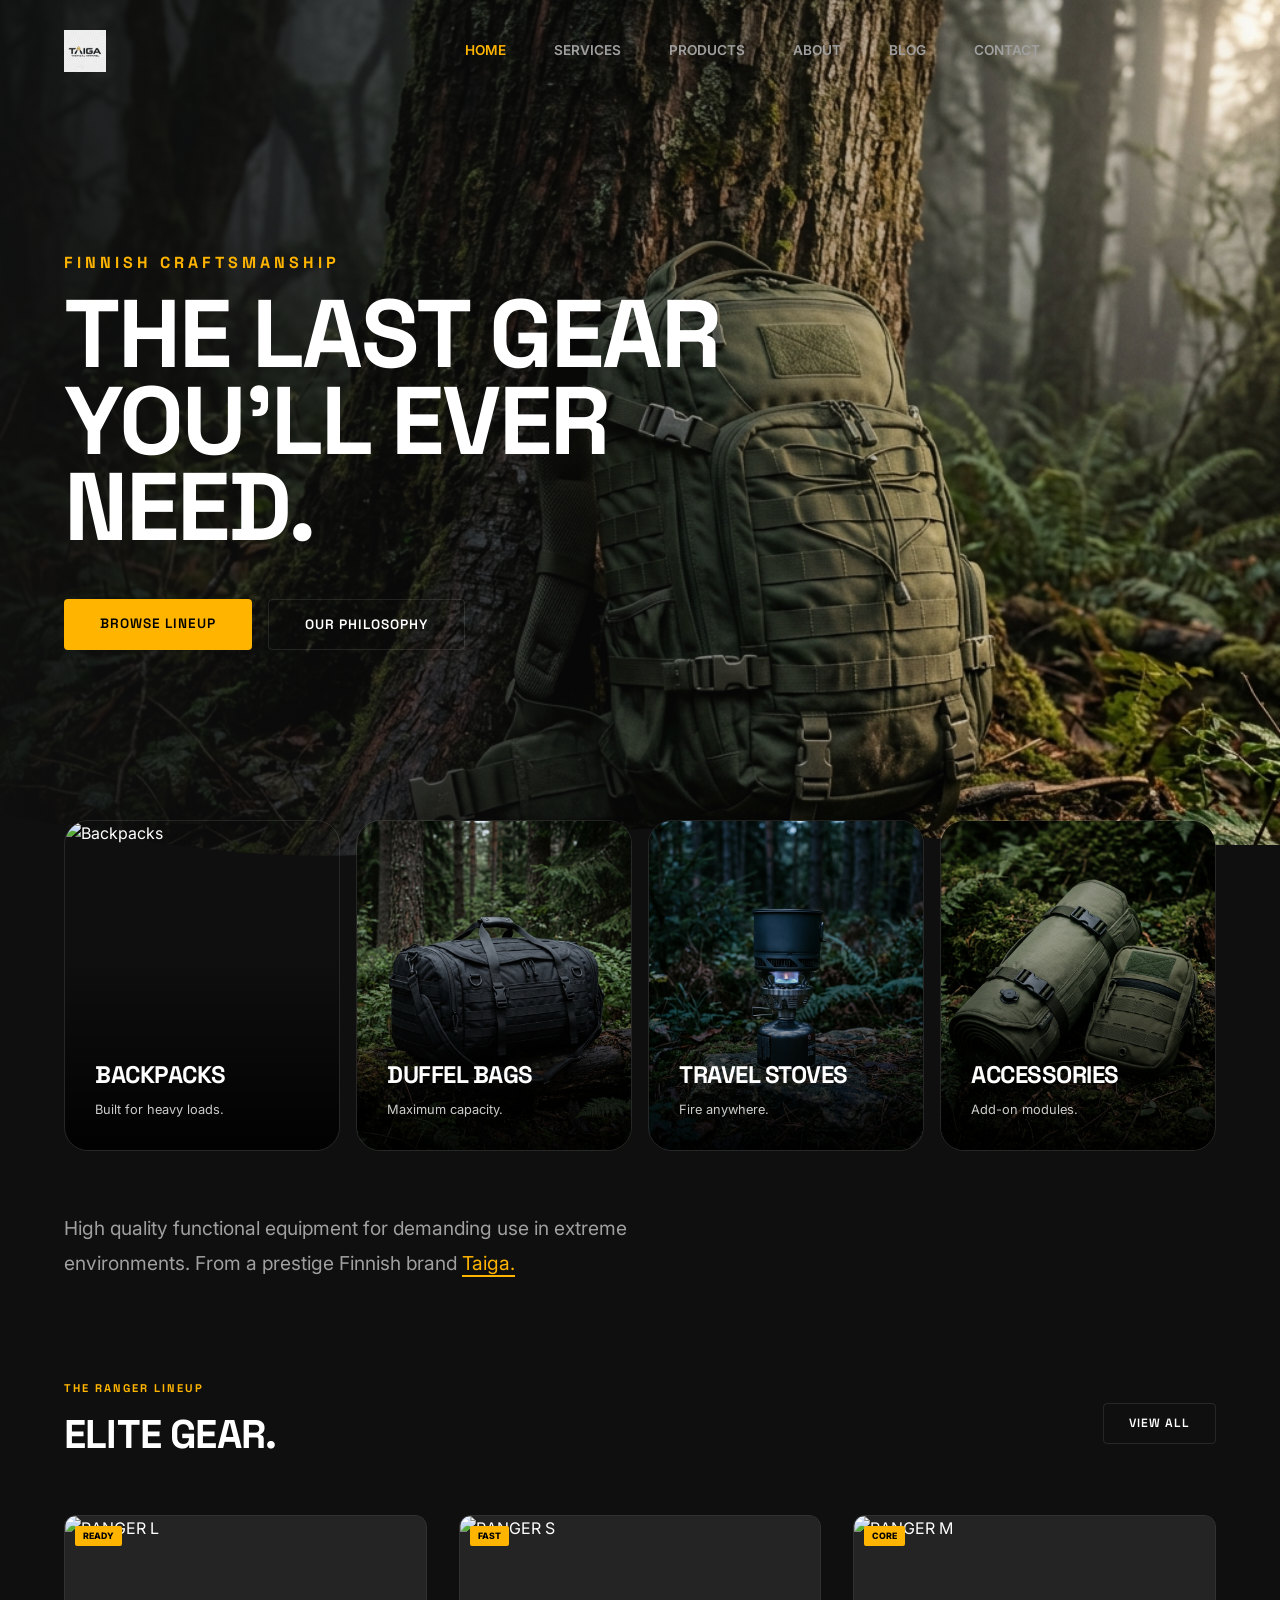
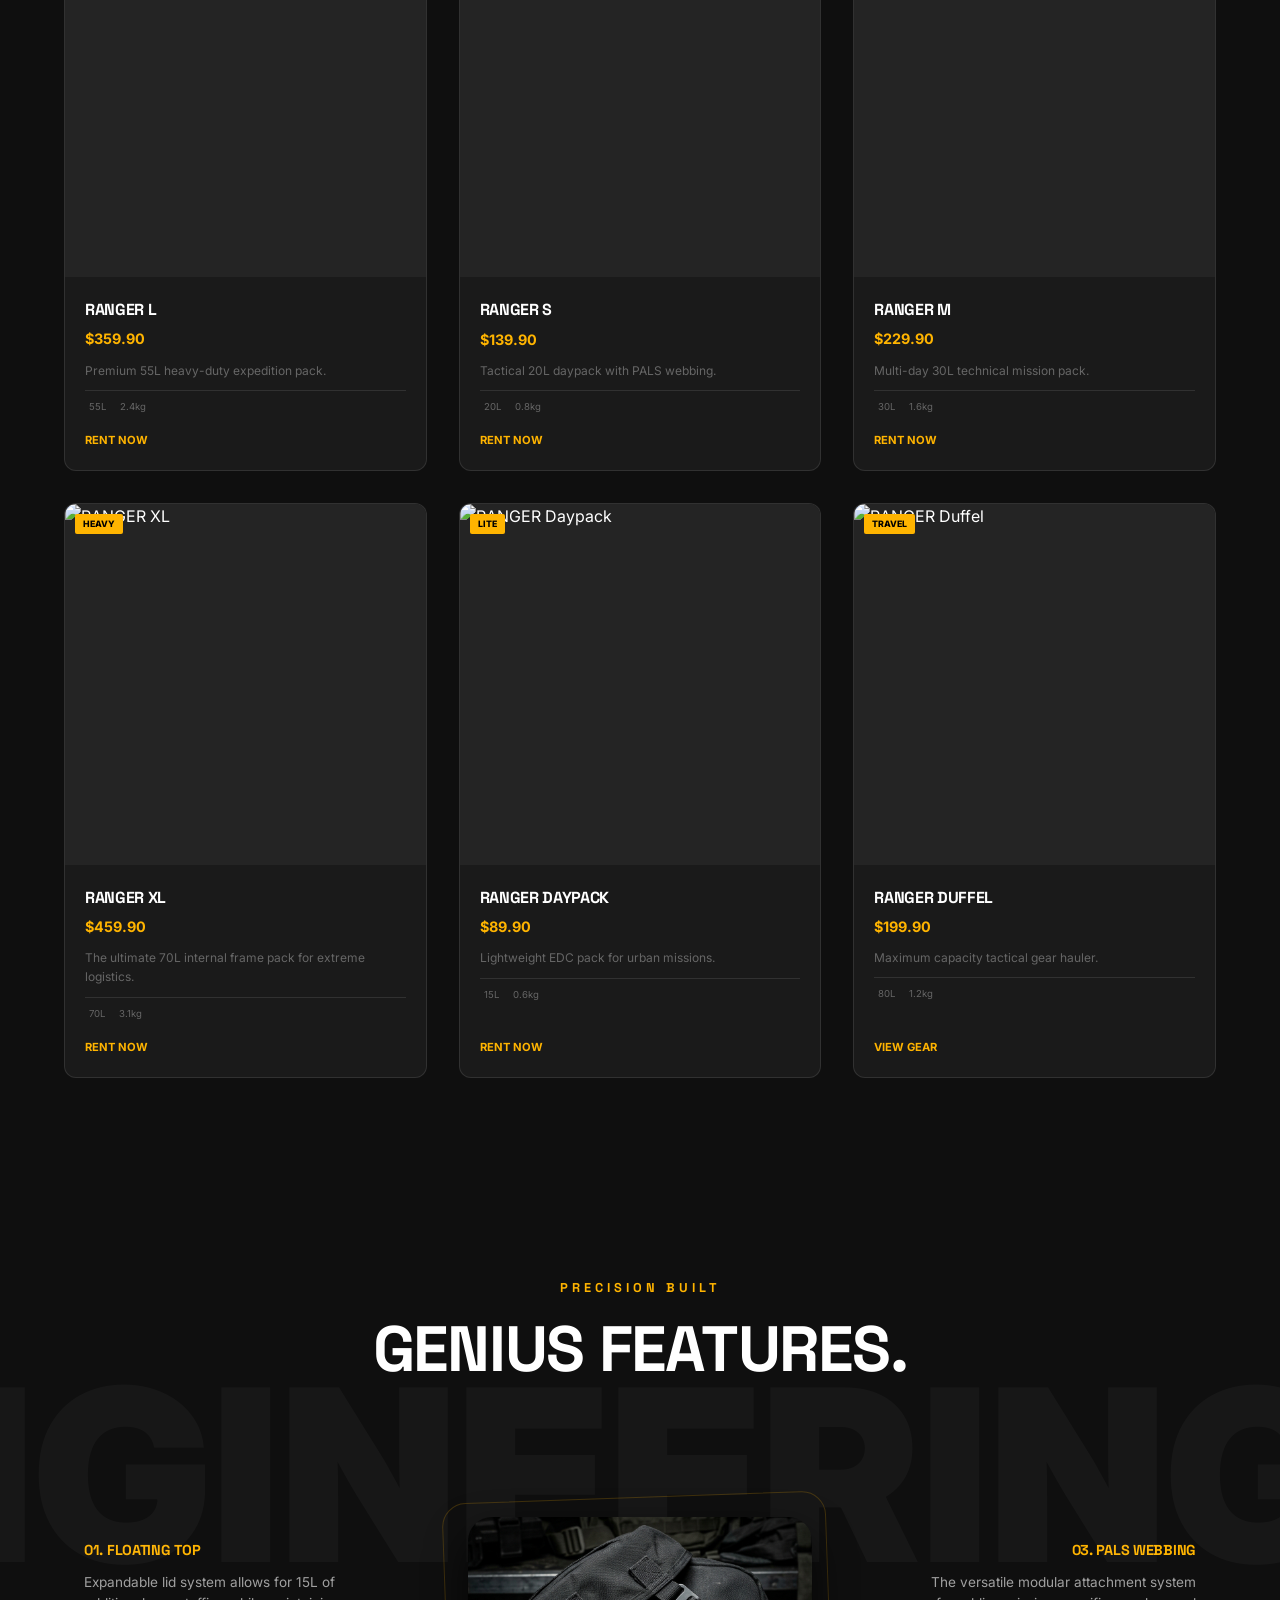
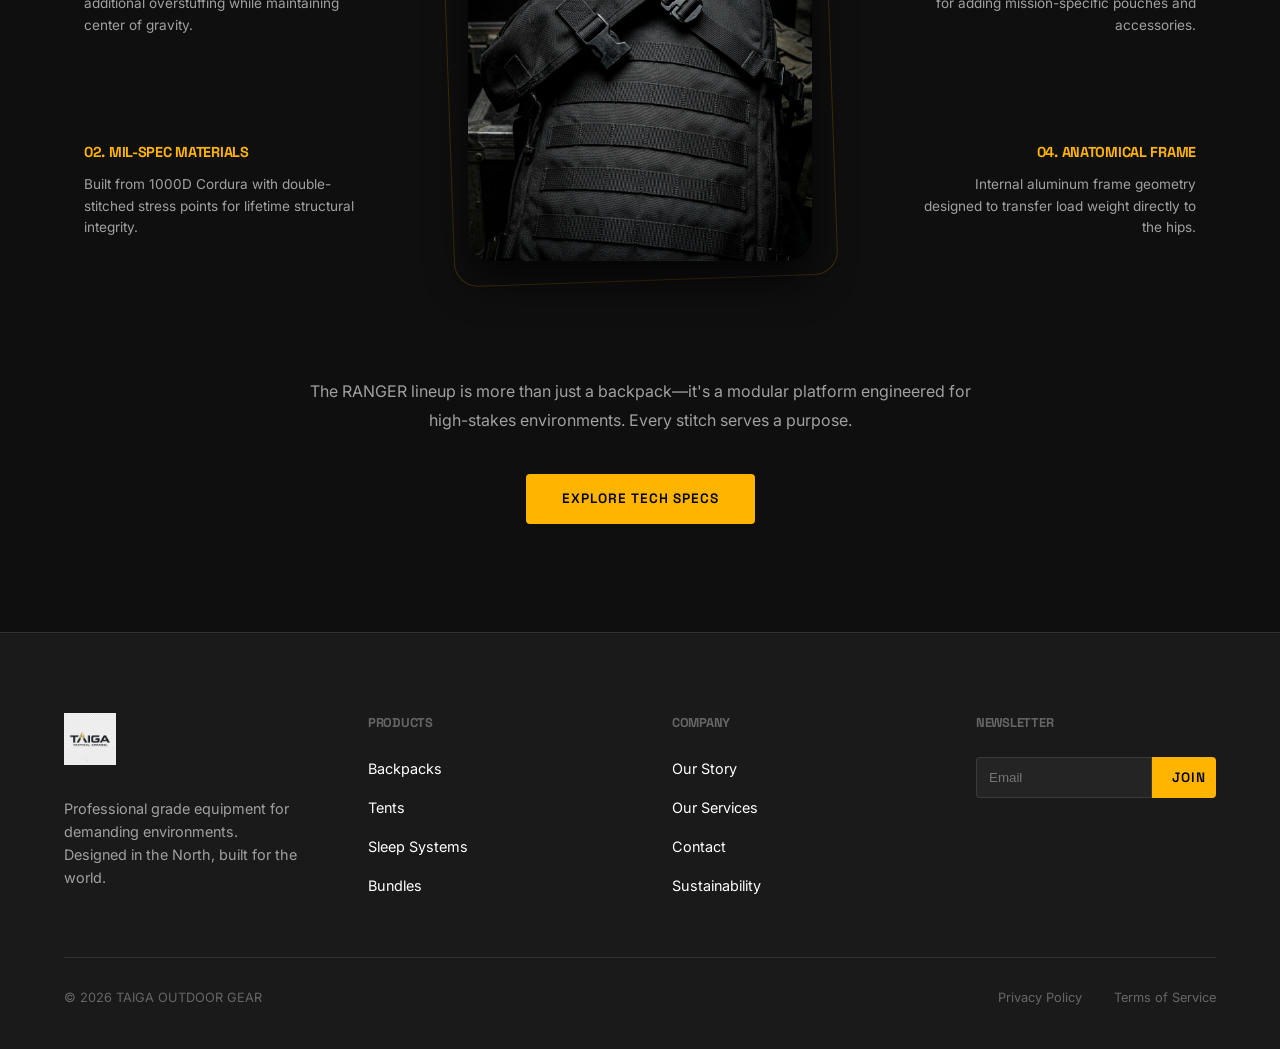
==== index.html @ ff22737f "first commit" ====
<!DOCTYPE html>
<html lang="en" data-theme="dark">
<head>
    <meta charset="UTF-8">
    <meta name="viewport" content="width=device-width, initial-scale=1.0">
    <title>Home | TAIGA</title>
    <link rel="stylesheet" href="css/style.css">
    <link rel="icon" type="image/png" href="assets/favicon.png">
    <script src="https://unpkg.com/lucide@latest"></script>
    <style>
        .hero {
            background-image: url('assets/tactical_hero.png');
        }

        .category-nav {
            display: grid;
            grid-template-columns: repeat(4, 1fr);
            gap: 1rem;
            margin-top: -80px;
            position: relative;
            z-index: 10;
        }

        .category-item {
            position: relative;
            aspect-ratio: 1/1.2;
            overflow: hidden;
            border-radius: var(--radius-lg);
            cursor: pointer;
            border: 1px solid var(--border-color);
        }

        .category-item img {
            width: 100%;
            height: 100%;
            object-fit: cover;
            transition: transform 0.8s cubic-bezier(0.2, 0.8, 0.2, 1);
        }

        .category-overlay {
            position: absolute;
            bottom: 0;
            left: 0;
            width: 100%;
            padding: 30px;
            background: linear-gradient(to top, rgba(0,0,0,0.9) 0%, transparent 100%);
            transition: var(--transition);
            display: flex;
            flex-direction: column;
            justify-content: flex-end;
            height: 60%;
            z-index: 2;
        }

        .category-item:hover img {
            transform: scale(1.1);
        }

        .category-item:hover .category-overlay {
            background: linear-gradient(to top, var(--accent-gold) 0%, transparent 100%);
        }

        .category-item:hover h3 {
            color: black;
        }
        
        .category-item:hover p {
            color: rgba(0,0,0,0.7) !important;
        }

        .category-item h3 {
            font-size: 1.5rem;
            margin-bottom: 5px;
            transition: var(--transition);
            color: white;
        }

        .lineup-section {
            background: var(--bg-primary);
        }

        .product-lineup-grid {
            display: grid;
            grid-template-columns: repeat(auto-fit, minmax(280px, 1fr));
            gap: 2rem;
            margin-top: 3rem;
        }

        .spec-card {
            transition: var(--transition);
            padding: 20px;
            border-radius: var(--radius-md);
        }

        .spec-card:hover {
            background: rgba(255, 180, 0, 0.05);
            transform: scale(1.05);
        }

        .lineup-card {
            background: var(--bg-secondary);
            border-radius: var(--radius-md);
            border: 1px solid var(--border-color);
            overflow: hidden;
            transition: var(--transition);
            display: flex;
            flex-direction: column;
        }

        .lineup-card:hover {
            border-color: var(--accent-gold);
            background: var(--bg-tertiary);
        }

        .lineup-img {
            position: relative;
            aspect-ratio: 1/1;
            background: var(--bg-tertiary);
            overflow: hidden;
        }

        .lineup-img img {
            width: 100%;
            height: 100%;
            object-fit: cover;
            transition: var(--transition);
        }

        .status-pill {
            position: absolute;
            top: 10px;
            left: 10px;
            background: var(--accent-gold);
            color: black;
            padding: 3px 8px;
            font-size: 0.55rem;
            text-transform: uppercase;
            font-weight: 800;
            border-radius: 2px;
        }

        .lineup-content {
            padding: 20px;
            flex-grow: 1;
            display: flex;
            flex-direction: column;
        }

        .lineup-specs {
            display: flex;
            gap: 10px;
            margin: 10px 0;
            padding: 8px 0;
            border-top: 1px solid var(--border-color);
        }

        .lineup-specs span {
            font-size: 0.6rem;
            color: var(--text-muted);
            display: flex;
            align-items: center;
            gap: 4px;
        }

        .lineup-btn {
            margin-top: auto;
            font-size: 0.7rem;
            text-transform: uppercase;
            font-weight: 700;
            color: var(--accent-gold);
            text-decoration: none;
            display: flex;
            align-items: center;
            gap: 5px;
        }
        
        @media (max-width: 768px) {
            .desktop-only { display: none !important; }
            
            .product-lineup-grid {
                grid-template-columns: repeat(2, 1fr);
                gap: 10px;
            }
            .lineup-content { padding: 12px; }
            .lineup-specs { display: none; }
            .lineup-card h3 { font-size: 0.9rem !important; }
            .lineup-card .price { font-size: 0.8rem !important; }
            .lineup-card p { display: none; }

            .features-grid {
                grid-template-columns: 1fr 1.5fr 1fr !important;
                gap: 0.5rem !important;
            }
            .features-grid .spec-card {
                padding: 0 !important;
                gap: 0 !important;
            }
            .features-grid .spec-card h3 {
                font-size: 0.55rem !important;
                margin-bottom: 2px !important;
            }
            .features-grid .spec-card p {
                font-size: 0.45rem !important;
                line-height: 1.1 !important;
            }
            .features-grid .spec-card {
                text-align: center !important;
            }
            .features-section h2 {
                font-size: 1.8rem !important;
            }
            .features-grid > div {
                gap: 1rem !important; /* Reduce vertical gap between spec blocks */
            }
        }

        .lineup-details h4 {
            font-size: 0.9rem;
            margin-bottom: 5px;
        }

        .lineup-details .price {
            font-weight: 700;
            color: var(--accent-gold);
        }

        .features-section {
            background: var(--bg-secondary);
            display: flex;
            align-items: center;
            gap: 6rem;
        }

        .feature-annotations {
            position: relative;
            flex: 1;
        }

        .feature-point {
            position: absolute;
            background: var(--accent-gold);
            width: 24px;
            height: 24px;
            border-radius: 50%;
            display: flex;
            align-items: center;
            justify-content: center;
            color: black;
            font-weight: 700;
            font-size: 14px;
            cursor: pointer;
            box-shadow: 0 0 0 5px rgba(255, 180, 0, 0.2);
            transition: var(--transition);
        }

        .feature-point:hover {
            transform: scale(1.2);
        }

        @media (max-width: 992px) {
            .category-nav { 
                grid-template-columns: repeat(2, 1fr); 
                margin-top: 40px; 
                padding: 0 20px;
                gap: 1.5rem;
            }
        }

        @media (max-width: 768px) {
            .features-section { flex-direction: column; gap: 3rem; }
            .hero h1 { font-size: clamp(2.5rem, 10vw, 4rem); }
            .hero-content { text-align: center; }
            .hero .flex { justify-content: center; flex-direction: column; }
            .hero .btn { width: 100%; text-align: center; }
        }

        @media (max-width: 500px) {
            .category-nav { grid-template-columns: 1fr; margin-top: 30px; }
            .category-item { aspect-ratio: 16/9; }
        }
    </style>
</head>
<body>

    <main>
        <!-- Hero Section -->
        <section class="hero">
            <div class="container">
                <div class="hero-content">
                    <h4 class="font-heading" style="color: var(--accent-gold); letter-spacing: 4px; margin-bottom: 1rem;">Finnish Craftsmanship</h4>
                    <h1>The Last Gear <br>You'll Ever Need.</h1>
                    <div class="flex gap-1" style="margin-top: 3rem;">
                        <a href="products.html" class="btn btn-primary">Browse Lineup</a>
                        <a href="about.html" class="btn btn-outline">Our Philosophy</a>
                    </div>
                </div>
            </div>
            
            <!-- SVG Wavy Separator (Injected via CSS mask or SVG) -->
            <div class="wavy-separator">
                <svg viewBox="0 0 1440 120" preserveAspectRatio="none">
                    <path class="fill" d="M0,32L60,42.7C120,53,240,75,360,74.7C480,75,600,53,720,48C840,43,960,53,1080,58.7C1200,64,1320,64,1380,64L1440,64L1440,120L1380,120C1320,120,1200,120,1080,120C960,120,840,120,720,120C600,120,480,120,360,120C240,120,120,120,60,120L0,120Z"></path>
                </svg>
            </div>
        </section>

        <!-- Category Nav Overlay -->
        <section class="container" style="margin-bottom: 100px;">
            <div class="category-nav">
                <div class="category-item" onclick="location.href='products.html?category=backpacks'">
                    <img src="https://images.unsplash.com/photo-1551632811-561732d1e306?auto=format&fit=crop&q=80&w=600" alt="Backpacks">
                    <div class="category-overlay">
                        <h3>Backpacks</h3>
                        <p style="font-size: 0.8rem; color: #ccc; transition: 0.3s;">Built for heavy loads.</p>
                    </div>
                </div>
                <div class="category-item" onclick="location.href='products.html?category=duffels'">
                    <img src="assets/category_duffels.png" alt="Duffels">
                    <div class="category-overlay">
                        <h3>Duffel Bags</h3>
                        <p style="font-size: 0.8rem; color: #ccc; transition: 0.3s;">Maximum capacity.</p>
                    </div>
                </div>
                <div class="category-item" onclick="location.href='products.html?category=cooking'">
                    <img src="assets/category_stoves.png" alt="Stoves">
                    <div class="category-overlay">
                        <h3>Travel Stoves</h3>
                        <p style="font-size: 0.8rem; color: #ccc; transition: 0.3s;">Fire anywhere.</p>
                    </div>
                </div>
                <div class="category-item" onclick="location.href='products.html?category=accessories'">
                    <img src="assets/category_accessories.png" alt="Accessories">
                    <div class="category-overlay">
                        <h3>Accessories</h3>
                        <p style="font-size: 0.8rem; color: #ccc; transition: 0.3s;">Add-on modules.</p>
                    </div>
                </div>
            </div>
            
            <div style="margin-top: 60px; max-width: 600px;">
                <p style="font-size: 1.2rem; line-height: 1.8; color: var(--text-secondary);">High quality functional equipment for demanding use in extreme environments. From a prestige Finnish brand <span style="color: var(--accent-gold); border-bottom: 2px solid var(--accent-gold);">Taiga.</span></p>
            </div>
        </section>

        <!-- Product Lineup -->
        <section class="section lineup-section" style="padding-top: 0;">
            <div class="container">
                <div class="flex justify-between items-center" style="margin-bottom: 3rem;">
                    <div>
                        <h4 class="font-heading" style="color: var(--accent-gold); font-size: 0.7rem; letter-spacing: 2px;">The RANGER Lineup</h4>
                        <h2 style="font-size: 2.5rem; margin-top: 5px;">Elite Gear.</h2>
                    </div>
                    <a href="products.html" class="btn btn-outline" style="padding: 10px 25px; font-size: 0.75rem;">View All</a>
                </div>
                <div class="product-lineup-grid grid grid-cols-2 gap-3 sm:gap-4 md:grid-cols-3 lg:grid-cols-4">
                    <!-- RANGER L -->
                    <div class="lineup-card" onclick="location.href='product-details.html?id=ranger-l'" style="cursor: pointer;">
                        <div class="lineup-img">
                            <img src="https://images.unsplash.com/photo-1622560480605-d83c853bc5c3?auto=format&fit=crop&q=80&w=600" alt="RANGER L">
                            <div class="status-pill">Ready</div>
                        </div>
                        <div class="lineup-content">
                            <h3 class="font-heading" style="font-size: 1rem; margin-bottom: 5px;">RANGER L</h3>
                            <div class="price" style="color: var(--accent-gold); font-weight: 700; font-size: 0.9rem;">$359.90</div>
                            <p style="font-size: 0.75rem; color: var(--text-muted); margin-top: 10px; display: -webkit-box; -webkit-line-clamp: 2; -webkit-box-orient: vertical; overflow: hidden;">Premium 55L heavy-duty expedition pack.</p>
                            <div class="lineup-specs">
                                <span><i data-lucide="package" size="10"></i> 55L</span>
                                <span><i data-lucide="weight" size="10"></i> 2.4kg</span>
                            </div>
                            <div class="lineup-btn">Rent Now <i data-lucide="arrow-right" size="14"></i></div>
                        </div>
                    </div>

                    <!-- RANGER S -->
                    <div class="lineup-card" onclick="location.href='product-details.html?id=ranger-s'" style="cursor: pointer;">
                        <div class="lineup-img">
                            <img src="https://images.unsplash.com/photo-1553062407-98eeb64c6a62?auto=format&fit=crop&q=80&w=600" alt="RANGER S">
                            <div class="status-pill">Fast</div>
                        </div>
                        <div class="lineup-content">
                            <h3 class="font-heading" style="font-size: 1rem; margin-bottom: 5px;">RANGER S</h3>
                            <div class="price" style="color: var(--accent-gold); font-weight: 700; font-size: 0.9rem;">$139.90</div>
                            <p style="font-size: 0.75rem; color: var(--text-muted); margin-top: 10px; display: -webkit-box; -webkit-line-clamp: 2; -webkit-box-orient: vertical; overflow: hidden;">Tactical 20L daypack with PALS webbing.</p>
                            <div class="lineup-specs">
                                <span><i data-lucide="package" size="10"></i> 20L</span>
                                <span><i data-lucide="weight" size="10"></i> 0.8kg</span>
                            </div>
                            <div class="lineup-btn">Rent Now <i data-lucide="arrow-right" size="14"></i></div>
                        </div>
                    </div>

                    <!-- RANGER M -->
                    <div class="lineup-card" onclick="location.href='product-details.html?id=ranger-m'" style="cursor: pointer;">
                        <div class="lineup-img">
                            <img src="https://images.unsplash.com/photo-1547949003-9792a18a2601?auto=format&fit=crop&q=80&w=600" alt="RANGER M">
                            <div class="status-pill">Core</div>
                        </div>
                        <div class="lineup-content">
                            <h3 class="font-heading" style="font-size: 1rem; margin-bottom: 5px;">RANGER M</h3>
                            <div class="price" style="color: var(--accent-gold); font-weight: 700; font-size: 0.9rem;">$229.90</div>
                            <p style="font-size: 0.75rem; color: var(--text-muted); margin-top: 10px; display: -webkit-box; -webkit-line-clamp: 2; -webkit-box-orient: vertical; overflow: hidden;">Multi-day 30L technical mission pack.</p>
                            <div class="lineup-specs">
                                <span><i data-lucide="package" size="10"></i> 30L</span>
                                <span><i data-lucide="weight" size="10"></i> 1.6kg</span>
                            </div>
                            <div class="lineup-btn">Rent Now <i data-lucide="arrow-right" size="14"></i></div>
                        </div>
                    </div>

                    <!-- RANGER XL -->
                    <div class="lineup-card" onclick="location.href='product-details.html?id=ranger-xl'" style="cursor: pointer;">
                        <div class="lineup-img">
                            <img src="https://images.unsplash.com/photo-1509762774605-f07235a08f1f?auto=format&fit=crop&q=80&w=600" alt="RANGER XL">
                            <div class="status-pill">Heavy</div>
                        </div>
                        <div class="lineup-content">
                            <h3 class="font-heading" style="font-size: 1rem; margin-bottom: 5px;">RANGER XL</h3>
                            <div class="price" style="color: var(--accent-gold); font-weight: 700; font-size: 0.9rem;">$459.90</div>
                            <p style="font-size: 0.75rem; color: var(--text-muted); margin-top: 10px; display: -webkit-box; -webkit-line-clamp: 2; -webkit-box-orient: vertical; overflow: hidden;">The ultimate 70L internal frame pack for extreme logistics.</p>
                            <div class="lineup-specs">
                                <span><i data-lucide="package" size="10"></i> 70L</span>
                                <span><i data-lucide="weight" size="10"></i> 3.1kg</span>
                            </div>
                            <div class="lineup-btn">Rent Now <i data-lucide="arrow-right" size="14"></i></div>
                        </div>
                    </div>

                    <!-- RANGER Daypack (Desktop Only) -->
                    <div class="lineup-card desktop-only" onclick="location.href='product-details.html'" style="cursor: pointer;">
                        <div class="lineup-img">
                            <img src="https://images.unsplash.com/photo-1572584642822-6f8de0243c93?auto=format&fit=crop&q=80&w=600" alt="RANGER Daypack">
                            <div class="status-pill">Lite</div>
                        </div>
                        <div class="lineup-content">
                            <h3 class="font-heading" style="font-size: 1rem; margin-bottom: 5px;">RANGER Daypack</h3>
                            <div class="price" style="color: var(--accent-gold); font-weight: 700; font-size: 0.9rem;">$89.90</div>
                            <p style="font-size: 0.75rem; color: var(--text-muted); margin-top: 10px; display: -webkit-box; -webkit-line-clamp: 2; -webkit-box-orient: vertical; overflow: hidden;">Lightweight EDC pack for urban missions.</p>
                            <div class="lineup-specs">
                                <span><i data-lucide="package" size="10"></i> 15L</span>
                                <span><i data-lucide="weight" size="10"></i> 0.6kg</span>
                            </div>
                            <div class="lineup-btn">Rent Now <i data-lucide="arrow-right" size="14"></i></div>
                        </div>
                    </div>

                    <!-- RANGER Duffel (Desktop Only) -->
                    <div class="lineup-card desktop-only" onclick="location.href='product-details.html'" style="cursor: pointer;">
                        <div class="lineup-img">
                            <img src="https://images.unsplash.com/photo-1553062407-98eeb64c6a62?auto=format&fit=crop&q=80&w=600" alt="RANGER Duffel">
                            <div class="status-pill">Travel</div>
                        </div>
                        <div class="lineup-content">
                            <h3 class="font-heading" style="font-size: 1rem; margin-bottom: 5px;">RANGER Duffel</h3>
                            <div class="price" style="color: var(--accent-gold); font-weight: 700; font-size: 0.9rem;">$199.90</div>
                            <p style="font-size: 0.75rem; color: var(--text-muted); margin-top: 10px; display: -webkit-box; -webkit-line-clamp: 2; -webkit-box-orient: vertical; overflow: hidden;">Maximum capacity tactical gear hauler.</p>
                            <div class="lineup-specs">
                                <span><i data-lucide="package" size="10"></i> 80L</span>
                                <span><i data-lucide="weight" size="10"></i> 1.2kg</span>
                            </div>
                            <div class="lineup-btn">View Gear <i data-lucide="arrow-right" size="14"></i></div>
                        </div>
                    </div>
                </div>
                     </div>
                    </div>
                </div>
            </div>
        </section>

        <!-- Feature Spotlight: Technical Breakdown -->
        <section class="section features-section" style="background: var(--bg-primary); position: relative; overflow: hidden;">
            <!-- Background Decorative Text -->
            <div style="position: absolute; top: 10%; right: -5%; font-size: 15rem; font-weight: 900; opacity: 0.03; color: white; pointer-events: none; text-transform: uppercase; white-space: nowrap;">
                Engineering
            </div>

            <div class="container">
                <div style="text-align: center; margin-bottom: 6rem;">
                    <h4 class="font-heading" style="color: var(--accent-gold); font-size: 0.8rem; letter-spacing: 4px;">Precision Built</h4>
                    <h2 style="font-size: clamp(2.5rem, 8vw, 4rem);">Genius Features.</h2>
                </div>

                <div class="grid features-grid" style="grid-template-columns: 1fr 1.2fr 1fr; gap: 4rem; align-items: center;">
                    <!-- Left Column: Specs -->
                    <div style="display: flex; flex-direction: column; gap: 4rem;">
                        <div class="spec-card">
                            <h3 class="font-heading" style="font-size: 0.9rem; color: var(--accent-gold); margin-bottom: 10px;">01. Floating Top</h3>
                            <p style="font-size: 0.85rem; color: var(--text-secondary);">Expandable lid system allows for 15L of additional overstuffing while maintaining center of gravity.</p>
                        </div>
                        <div class="spec-card">
                            <h3 class="font-heading" style="font-size: 0.9rem; color: var(--accent-gold); margin-bottom: 10px;">02. MIL-SPEC Materials</h3>
                            <p style="font-size: 0.85rem; color: var(--text-secondary);">Built from 1000D Cordura with double-stitched stress points for lifetime structural integrity.</p>
                        </div>
                    </div>

                    <!-- Center: Image -->
                    <div style="position: relative; padding: 20px;">
                        <div style="position: absolute; top: 0; left: 0; width: 100%; height: 100%; border: 1px solid var(--accent-gold); opacity: 0.2; border-radius: var(--radius-lg); transform: rotate(-2deg);"></div>
                        <img src="assets/features_detail.png" alt="Engineering Detail" style="width: 100%; border-radius: var(--radius-lg); position: relative; z-index: 2; box-shadow: var(--shadow-lg);">
                    </div>

                    <!-- Right Column: Specs -->
                    <div style="display: flex; flex-direction: column; gap: 4rem;">
                        <div class="spec-card" style="text-align: right;">
                            <h3 class="font-heading" style="font-size: 0.9rem; color: var(--accent-gold); margin-bottom: 10px;">03. PALS Webbing</h3>
                            <p style="font-size: 0.85rem; color: var(--text-secondary);">The versatile modular attachment system for adding mission-specific pouches and accessories.</p>
                        </div>
                        <div class="spec-card" style="text-align: right;">
                            <h3 class="font-heading" style="font-size: 0.9rem; color: var(--accent-gold); margin-bottom: 10px;">04. Anatomical Frame</h3>
                            <p style="font-size: 0.85rem; color: var(--text-secondary);">Internal aluminum frame geometry designed to transfer load weight directly to the hips.</p>
                        </div>
                    </div>
                </div>

                <div style="text-align: center; margin-top: 6rem;">
                    <p style="max-width: 700px; margin: 0 auto 2.5rem; color: var(--text-secondary); line-height: 1.8;">The RANGER lineup is more than just a backpack—it's a modular platform engineered for high-stakes environments. Every stitch serves a purpose.</p>
                    <a href="product-details.html" class="btn btn-primary">Explore Tech Specs</a>
                </div>
            </div>
        </section>
    </main>

    <script src="js/main.js"></script>
    <script>
        lucide.createIcons();
    </script>
</body>
</html>
---- css/style.css ----
@import url('https://fonts.googleapis.com/css2?family=Space+Grotesk:wght@300;400;500;600;700&family=Inter:wght@300;400;500;600&display=swap');

:root {
    /* Theme Tokens (Default Dark) */
    --bg-primary: #0F0F0F;
    --bg-secondary: #1A1A1A;
    --bg-tertiary: #242424;
    --text-primary: #FFFFFF;
    --text-secondary: #A0A0A0;
    --text-muted: #666666;
    
    /* Global Accents */
    --accent-gold: #FFB400;
    --accent-gold-dark: #E6A200;
    --accent-olive: #3D4A3E;
    --border-color: rgba(255, 255, 255, 0.1);
    
    /* UI Tokens */
    --transition: all 0.4s cubic-bezier(0.16, 1, 0.3, 1);
    --shadow-sm: 0 4px 12px rgba(0, 0, 0, 0.5);
    --shadow-lg: 0 20px 40px rgba(0, 0, 0, 0.7);
    --radius-sm: 4px;
    --radius-md: 12px;
    --radius-lg: 24px;
}

[data-theme="light"] {
    --bg-primary: #F8F9FA;
    --bg-secondary: #FFFFFF;
    --bg-tertiary: #E9ECEF;
    --text-primary: #121212;
    --text-secondary: #4A4A4A;
    --text-muted: #888888;
    --border-color: rgba(0, 0, 0, 0.1);
    --shadow-sm: 0 4px 12px rgba(0, 0, 0, 0.05);
    --shadow-lg: 0 20px 40px rgba(0, 0, 0, 0.1);
}

* {
    margin: 0;
    padding: 0;
    box-sizing: border-box;
}

body {
    font-family: 'Inter', sans-serif;
    background-color: var(--bg-primary);
    color: var(--text-primary);
    line-height: 1.6;
    overflow-x: hidden;
    transition: background-color 0.5s ease, color 0.5s ease;
}

h1, h2, h3, h4, .font-heading {
    font-family: 'Space Grotesk', sans-serif;
    font-weight: 700;
    text-transform: uppercase;
    letter-spacing: -0.02em;
}

a {
    text-decoration: none;
    color: inherit;
    transition: var(--transition);
}

ul { list-style: none; }

img { max-width: 100%; display: block; }

/* --- Layout --- */

.container {
    max-width: 1400px;
    margin: 0 auto;
    width: 90%;
}

.section {
    padding: 100px 0;
}

.flex { display: flex; }
.grid { display: grid; }
.items-center { align-items: center; }
.justify-between { justify-content: space-between; }
.gap-1 { gap: 1rem; }
.gap-2 { gap: 2rem; }
.gap-3 { gap: 0.75rem; }
.gap-4 { gap: 1rem; }

/* Grid Utilities */
.grid-cols-2 { grid-template-columns: repeat(2, minmax(0, 1fr)); }

@media (min-width: 640px) {
    .sm\:gap-4 { gap: 1rem; }
}

@media (min-width: 768px) {
    .md\:grid-cols-3 { grid-template-columns: repeat(3, minmax(0, 1fr)); }
}

@media (min-width: 1024px) {
    .lg\:grid-cols-4 { grid-template-columns: repeat(4, minmax(0, 1fr)); }
}

/* --- Buttons --- */

.btn {
    display: inline-block;
    padding: 14px 36px;
    border-radius: var(--radius-sm);
    font-weight: 600;
    cursor: pointer;
    border: none;
    transition: var(--transition);
    font-family: 'Space Grotesk', sans-serif;
    text-transform: uppercase;
    letter-spacing: 1px;
    font-size: 0.85rem;
    position: relative;
    overflow: hidden;
}

.btn-primary {
    background-color: var(--accent-gold);
    color: #000;
}

.btn-primary:hover {
    background-color: var(--accent-gold-dark);
    transform: translateY(-2px);
    box-shadow: 0 10px 20px rgba(255, 180, 0, 0.3);
}

.btn-outline {
    background: transparent;
    border: 1px solid var(--border-color);
    color: var(--text-primary);
}

.btn-outline:hover {
    background: var(--text-primary);
    color: var(--bg-primary);
}

/* --- Components --- */

.main-header {
    position: fixed;
    top: 0;
    left: 0;
    width: 100%;
    z-index: 1000;
    padding: 30px 0;
    transition: var(--transition);
}

.main-header.scrolled {
    background: var(--bg-primary);
    padding: 20px 0;
    border-bottom: 1px solid var(--border-color);
    box-shadow: var(--shadow-sm);
}

.nav-logo {
    font-family: 'Space Grotesk', sans-serif;
    font-weight: 700;
    font-size: 1.5rem;
    letter-spacing: 2px;
}

.nav-links {
    display: flex;
    align-items: center;
}

.theme-toggle {
    order: 10;
    margin-left: 2rem;
}

.nav-links a {
    margin-left: 3rem;
    font-size: 0.85rem;
    font-weight: 600;
    text-transform: uppercase;
    color: var(--text-secondary);
}

.nav-links a:hover, .nav-links a.active {
    color: var(--accent-gold) !important;
}

/* --- Hero & Wavy Separator --- */

.hero {
    height: 100vh;
    position: relative;
    display: flex;
    align-items: center;
    background-size: cover;
    background-position: center;
}

.hero::after {
    content: '';
    position: absolute;
    top: 0;
    left: 0;
    width: 100%;
    height: 100%;
    background: linear-gradient(90deg, rgba(15,15,15,0.9) 0%, rgba(15,15,15,0.4) 50%, transparent 100%);
    z-index: 1;
}

.hero-content {
    position: relative;
    z-index: 2;
    max-width: 700px;
}

.hero-content h1 {
    font-size: clamp(3rem, 10vw, 6rem);
    line-height: 0.9;
    margin-bottom: 2rem;
    color: white;
}

.wavy-separator {
    position: absolute;
    bottom: -1px;
    left: 0;
    width: 100%;
    line-height: 0;
    z-index: 3;
}

.wavy-separator svg {
    display: block;
    width: 100%;
    height: 120px;
}

.wavy-separator .fill {
    fill: var(--bg-primary);
}

/* --- Page Banners --- */

.page-banner {
    position: relative;
    height: 450px;
    display: flex;
    align-items: center;
    justify-content: center;
    text-align: center;
    background-size: cover;
    background-position: center;
    overflow: hidden;
}

.page-banner::before {
    content: '';
    position: absolute;
    top: 0;
    left: 0;
    width: 100%;
    height: 100%;
    background: linear-gradient(to bottom, rgba(0,0,0,0.4), rgba(0,0,0,0.7));
    z-index: 1;
}

.page-banner .container {
    position: relative;
    z-index: 2;
}

.page-banner h1 {
    font-size: clamp(3rem, 10vw, 5rem);
    margin-bottom: 1rem;
    color: white;
}

@media (max-width: 768px) {
    .page-banner { 
        height: 400px; 
        padding-top: 60px;
    }
    .page-banner h1 { 
        font-size: 2.5rem; 
        text-shadow: 0 4px 15px rgba(0,0,0,0.5);
    }
    .page-banner p {
        font-size: 0.9rem;
        line-height: 1.5;
        padding: 0 15px;
        text-shadow: 0 2px 8px rgba(0,0,0,0.5);
    }
}

/* --- Catalog & Product Grids --- */
.catalog-grid, .product-lineup-grid {
    display: grid;
    grid-template-columns: repeat(auto-fill, minmax(320px, 1fr));
    gap: 3rem 2rem;
    margin-top: 4rem;
}

/* Specific adjustment for mobile: 2-column grid and compact cards */
@media (max-width: 640px) {
    .catalog-grid, .product-lineup-grid {
        grid-template-columns: repeat(2, 1fr);
        gap: 12px;
        padding: 0 10px;
    }
    
    .product-img {
        aspect-ratio: 1/1; 
        margin-bottom: 0.8rem;
    }

    .product-info h3 {
        font-size: 0.85rem;
        white-space: nowrap;
        overflow: hidden;
        text-overflow: ellipsis;
        margin-bottom: 4px;
    }

    .product-info p {
        display: -webkit-box;
        -webkit-line-clamp: 2;
        -webkit-box-orient: vertical;
        overflow: hidden;
        font-size: 0.75rem;
        margin-bottom: 0.8rem;
        line-height: 1.3;
    }

    .product-info .price {
        font-size: 0.9rem;
    }

    .product-info .btn {
        padding: 8px 12px;
        font-size: 0.75rem;
        width: 100%;
        text-align: center;
    }
}

.product-card {
    display: flex;
    flex-direction: column;
    height: 100%;
    background: var(--bg-secondary);
    border: 1px solid var(--border-color);
    border-radius: var(--radius-md);
    overflow: hidden;
    transition: var(--transition);
}

.product-card:hover {
    border-color: var(--accent-gold);
    transform: translateY(-5px);
}

.product-img-container {
    position: relative;
    aspect-ratio: 4/5;
    overflow: hidden;
    background: var(--bg-tertiary);
}

.product-img-link {
    display: block;
    width: 100%;
    height: 100%;
}

.product-img-link img {
    width: 100%;
    height: 100%;
    object-fit: cover;
    transition: transform 1s cubic-bezier(0.4, 0, 0.2, 1);
}

.product-card:hover .product-img-link img {
    transform: scale(1.1);
}

.product-badge {
    position: absolute;
    top: 15px;
    right: 15px;
    background: var(--accent-gold);
    color: black;
    font-size: 0.6rem;
    font-weight: 800;
    text-transform: uppercase;
    letter-spacing: 1px;
    padding: 4px 10px;
    border-radius: 2px;
}

.product-tag {
    font-size: 0.65rem;
    color: var(--accent-gold);
    text-transform: uppercase;
    letter-spacing: 2px;
    margin-bottom: 0.5rem;
    display: block;
    font-weight: 700;
}

.product-info {
    padding: 24px;
    flex-grow: 1;
    display: flex;
    flex-direction: column;
    gap: 0.5rem;
}

.product-tag {
    font-size: 0.65rem;
    color: var(--accent-gold);
    text-transform: uppercase;
    letter-spacing: 2px;
    margin-bottom: 0.25rem;
    display: block;
    font-weight: 700;
    opacity: 0.8;
}

.product-info h3 {
    font-size: 1.1rem;
    margin-bottom: 0.5rem;
    letter-spacing: 0.5px;
    line-height: 1.2;
    color: var(--text-primary);
}

.product-info .price {
    font-family: 'Space Grotesk', sans-serif;
    font-weight: 700;
    color: var(--accent-gold);
    font-size: 1.2rem;
    margin-bottom: 1.5rem;
}

.product-info .btn {
    margin-top: auto;
}

/* --- Cards --- */

.card {
    background: var(--bg-secondary);
    border: 1px solid var(--border-color);
    border-radius: var(--radius-md);
    padding: 30px;
    transition: var(--transition);
}

.card:hover {
    border-color: var(--accent-gold);
    transform: translateY(-5px);
}

/* --- Theme Switcher --- */

.theme-toggle {
    cursor: pointer;
    background: none;
    border: none;
    color: var(--text-primary);
    font-size: 1.2rem;
    margin-left: 2rem;
    display: flex;
    align-items: center;
}

/* --- Responsive & Mobile Menu --- */

.mobile-menu-btn {
    cursor: pointer;
    display: none;
    z-index: 1001;
    width: 30px;
    height: 20px;
    position: relative;
}

.hamburger-line {
    width: 100%;
    height: 2px;
    background-color: var(--text-primary);
    position: absolute;
    left: 0;
    transition: 0.3s cubic-bezier(0.16, 1, 0.3, 1);
}

.hamburger-line:nth-child(1) { top: 0; }
.hamburger-line:nth-child(2) { top: 50%; transform: translateY(-50%); }
.hamburger-line:nth-child(3) { bottom: 0; width: 70%; left: 30%; } /* Technical staggered look */

.nav-active .hamburger-line:nth-child(1) {
    top: 50%;
    transform: translateY(-50%) rotate(45deg);
    background-color: var(--accent-gold);
}

.nav-active .hamburger-line:nth-child(2) {
    opacity: 0;
}

.nav-active .hamburger-line:nth-child(3) {
    bottom: 50%;
    transform: translateY(50%) rotate(-45deg);
    width: 100%;
    left: 0;
    background-color: var(--accent-gold);
}

@media (max-width: 1024px) {
    .mobile-menu-btn { display: block; }
    
    .nav-links {
        position: fixed;
        top: 0;
        right: -100%;
        width: 100%;
        height: 100vh;
        background: var(--bg-primary);
        display: flex;
        flex-direction: column;
        padding: 100px 40px;
        transition: 0.6s cubic-bezier(0.16, 1, 0.3, 1);
        z-index: 1000;
        overflow-y: auto;
    }

    .nav-links::before {
        content: 'TAIGA';
        position: absolute;
        bottom: 0;
        right: -5%;
        font-size: 15rem;
        font-weight: 900;
        color: white;
        opacity: 0.03;
        pointer-events: none;
        z-index: -1;
    }

    .nav-links a {
        margin: 0;
        font-size: 2.5rem;
        font-weight: 700;
        font-family: 'Space Grotesk', sans-serif;
        color: var(--text-primary);
        border-bottom: 1px solid var(--border-color);
        padding: 20px 0;
        display: flex;
        justify-content: space-between;
        align-items: center;
        width: 100%;
    }

    .nav-links a::before {
        content: attr(data-index);
        font-size: 0.8rem;
        color: var(--accent-gold);
        font-family: 'Inter', sans-serif;
        letter-spacing: 2px;
    }

    .nav-links a:last-child { border-bottom: none; }

    .nav-active .nav-links {
        right: 0;
    }

    .mobile-footer {
        margin-top: auto;
        padding-top: 40px;
        display: flex;
        justify-content: space-between;
        align-items: center;
    }

    .mobile-socials {
        display: flex;
        gap: 1.5rem;
    }
    
    .mobile-socials a {
        font-size: 1rem;
        border: none !important;
        padding: 0 !important;
        width: auto !important;
    }

    .mobile-only-toggle {
        position: absolute;
        top: 30px;
        left: 40px;
        margin: 0;
        padding: 0;
        order: -1; /* For structure */
    }

    .hero-content h1 { font-size: 4rem; }
}
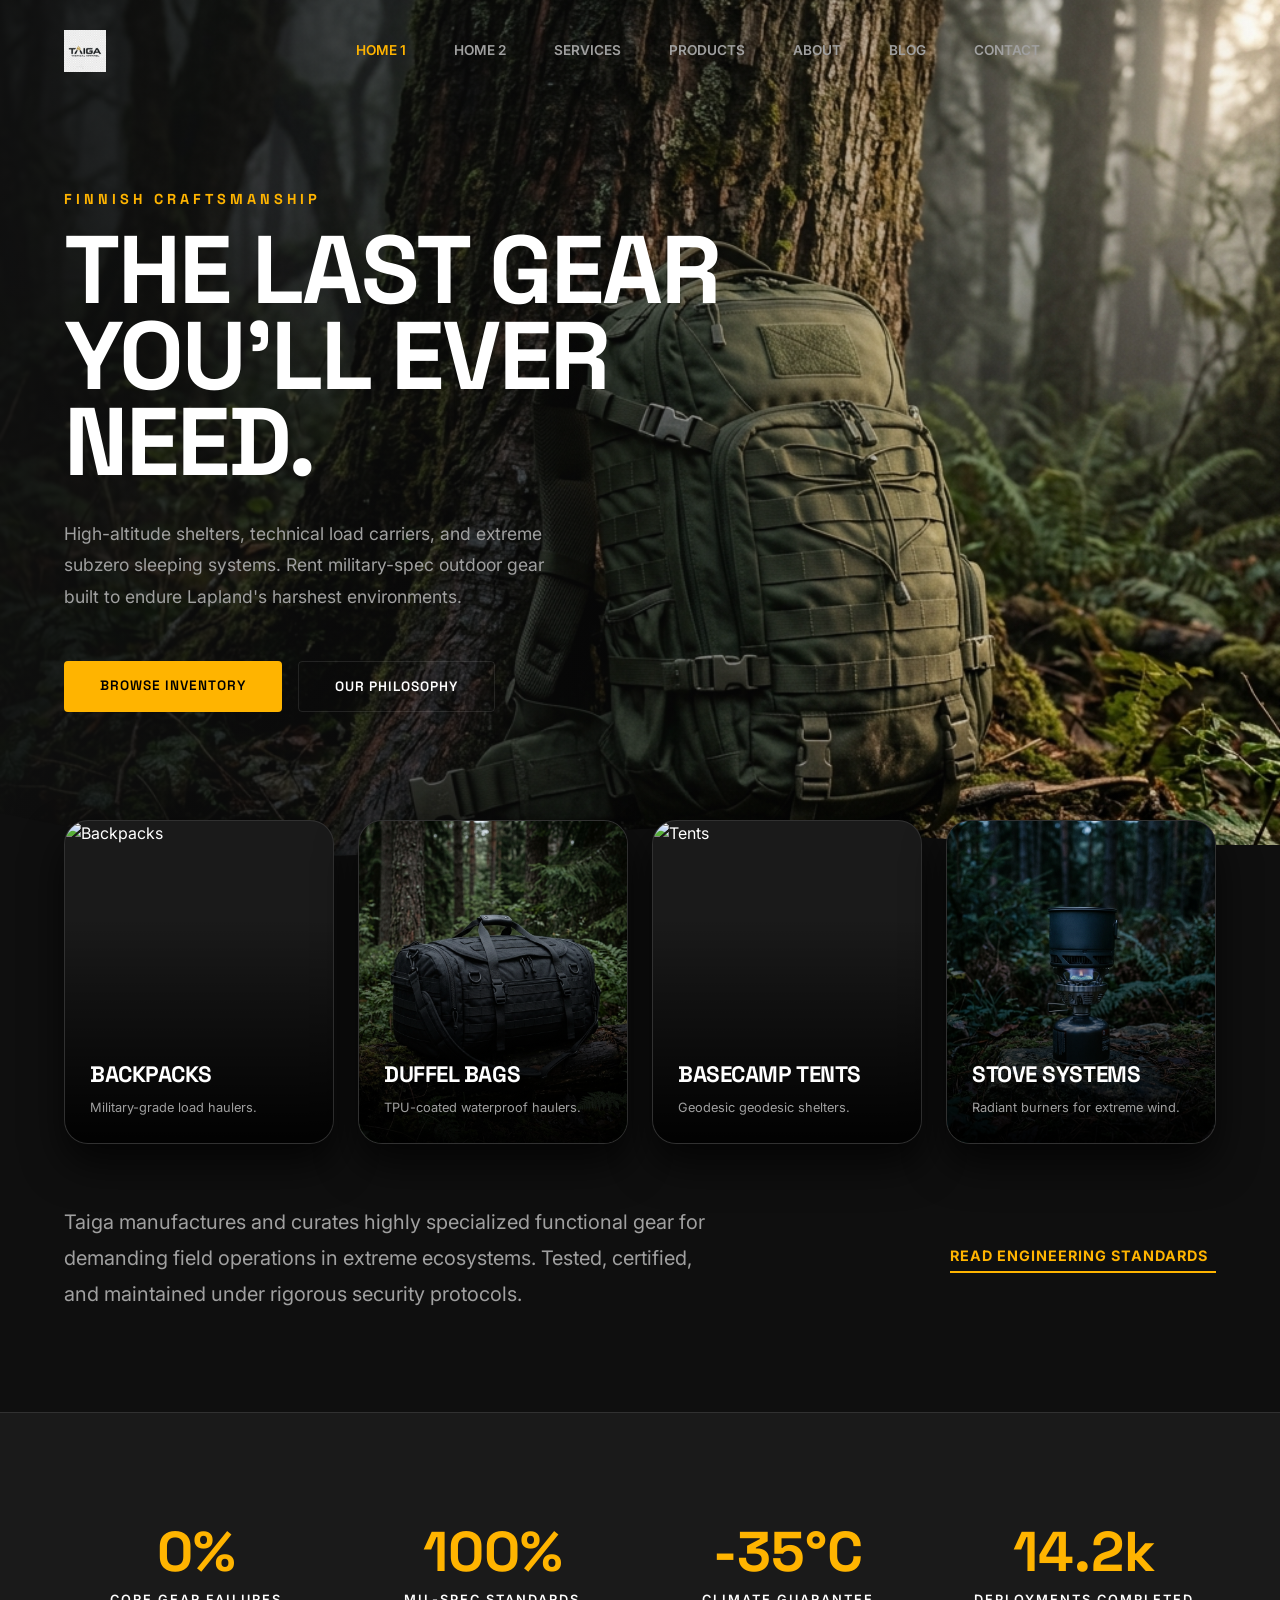
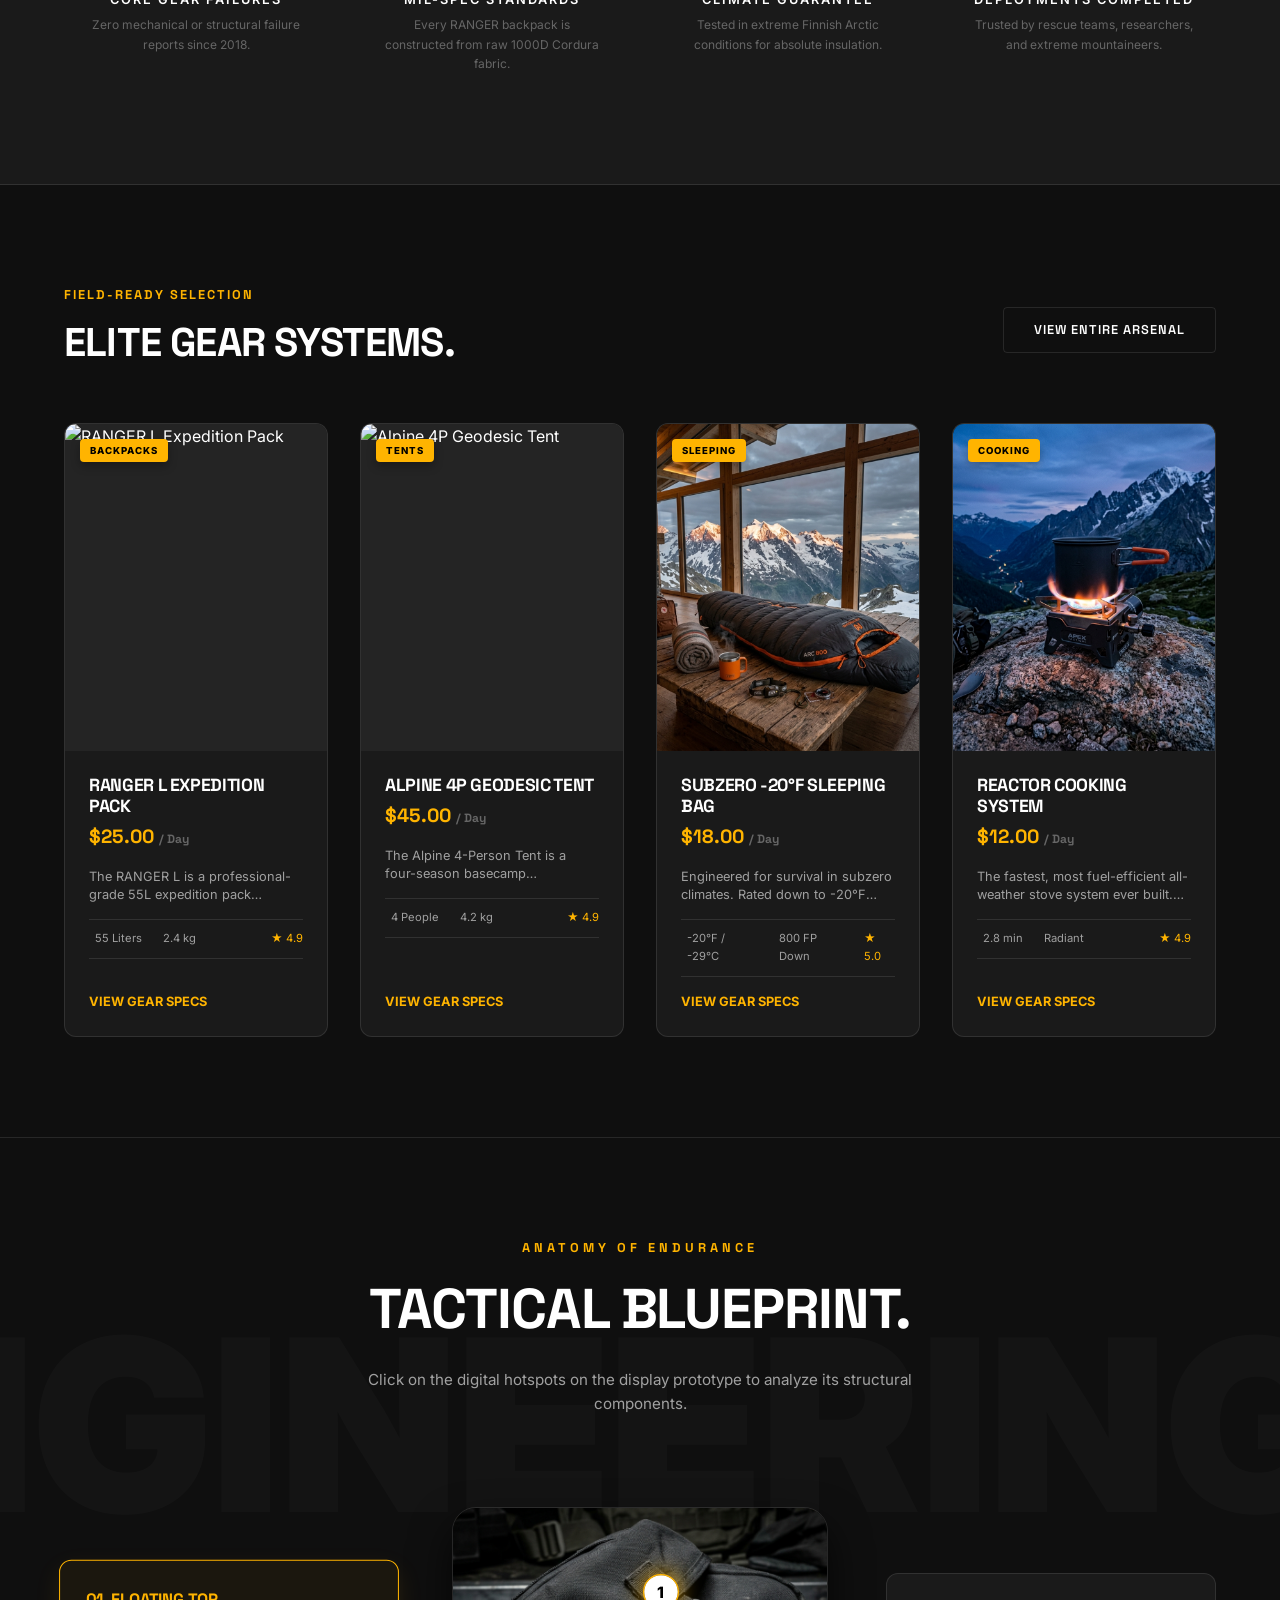
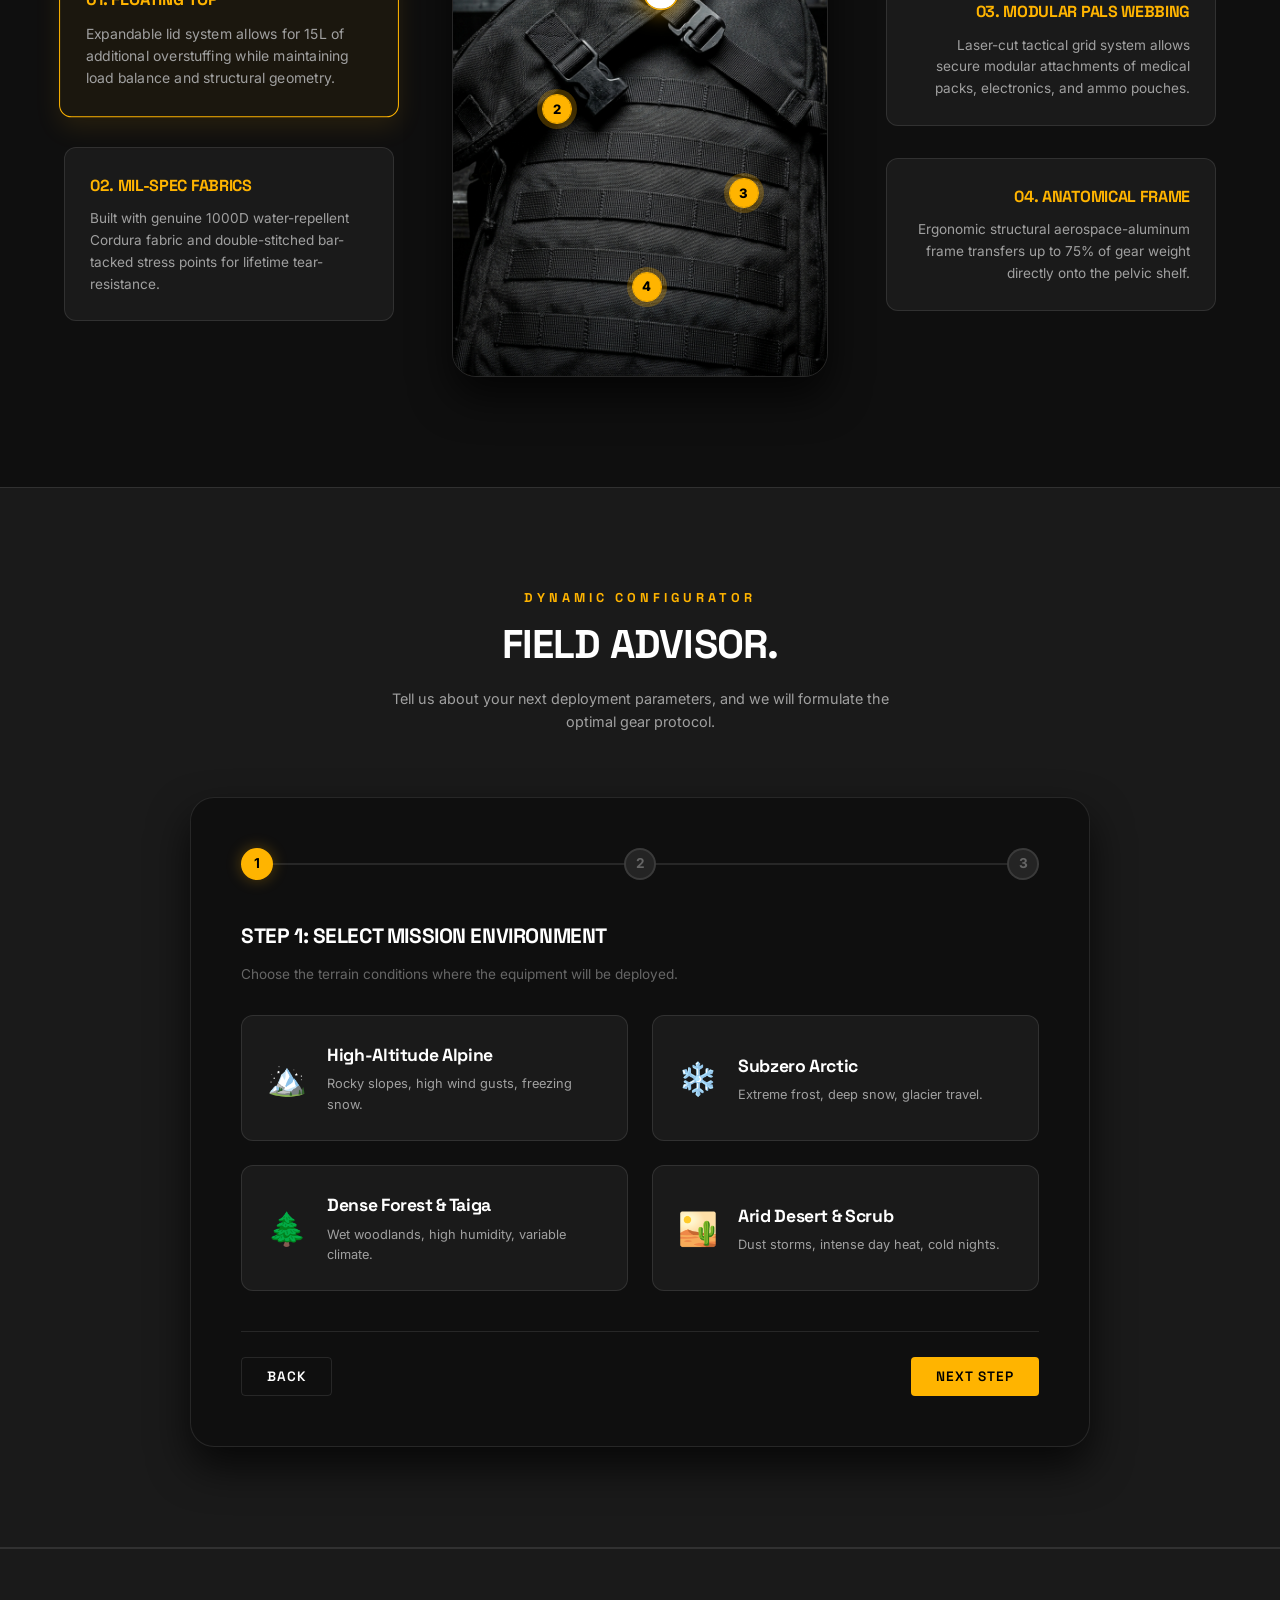
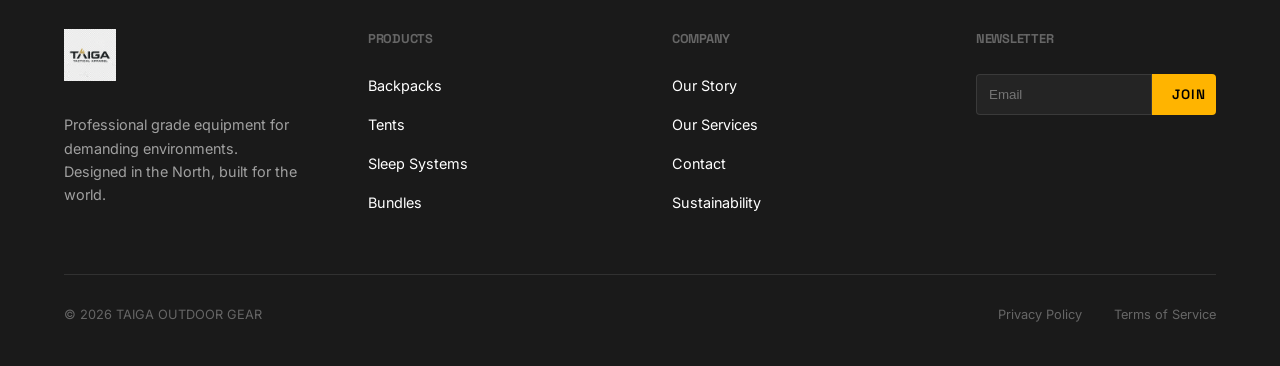
==== commit 029b1aed: "first commit" ====
--- a/index.html
+++ b/index.html
@@ -1,21 +1,25 @@
 <!DOCTYPE html>
 <html lang="en" data-theme="dark">
+
 <head>
     <meta charset="UTF-8">
     <meta name="viewport" content="width=device-width, initial-scale=1.0">
-    <title>Home | TAIGA</title>
+    <title>TAIGA | Premium Tactical & Outdoor Gear Rental</title>
     <link rel="stylesheet" href="css/style.css">
     <link rel="icon" type="image/png" href="assets/favicon.png">
     <script src="https://unpkg.com/lucide@latest"></script>
     <style>
         .hero {
             background-image: url('assets/tactical_hero.png');
-        }
-
+            position: relative;
+            background-attachment: fixed;
+        }
+
+        /* Category Nav Grid Overlay */
         .category-nav {
             display: grid;
             grid-template-columns: repeat(4, 1fr);
-            gap: 1rem;
+            gap: 1.5rem;
             margin-top: -80px;
             position: relative;
             z-index: 10;
@@ -28,6 +32,9 @@
             border-radius: var(--radius-lg);
             cursor: pointer;
             border: 1px solid var(--border-color);
+            background: var(--bg-secondary);
+            box-shadow: var(--shadow-lg);
+            transition: var(--transition);
         }
 
         .category-item img {
@@ -42,14 +49,20 @@
             bottom: 0;
             left: 0;
             width: 100%;
-            padding: 30px;
-            background: linear-gradient(to top, rgba(0,0,0,0.9) 0%, transparent 100%);
+            padding: 25px;
+            background: linear-gradient(to top, rgba(0, 0, 0, 0.95) 0%, rgba(0, 0, 0, 0.4) 60%, transparent 100%);
             transition: var(--transition);
             display: flex;
             flex-direction: column;
             justify-content: flex-end;
-            height: 60%;
+            height: 70%;
             z-index: 2;
+        }
+
+        .category-item:hover {
+            transform: translateY(-5px);
+            border-color: var(--accent-gold);
+            box-shadow: 0 10px 30px rgba(255, 180, 0, 0.15);
         }
 
         .category-item:hover img {
@@ -57,44 +70,83 @@
         }
 
         .category-item:hover .category-overlay {
-            background: linear-gradient(to top, var(--accent-gold) 0%, transparent 100%);
+            background: linear-gradient(to top, rgba(0, 0, 0, 0.98) 0%, rgba(255, 180, 0, 0.15) 100%);
+        }
+
+        .category-item h3 {
+            font-size: 1.4rem;
+            margin-bottom: 5px;
+            color: white;
+            transition: var(--transition);
         }
 
         .category-item:hover h3 {
-            color: black;
-        }
-        
-        .category-item:hover p {
-            color: rgba(0,0,0,0.7) !important;
-        }
-
-        .category-item h3 {
-            font-size: 1.5rem;
+            color: var(--accent-gold);
+        }
+
+        .category-item p {
+            font-size: 0.8rem;
+            color: var(--text-secondary);
+            transition: var(--transition);
+        }
+
+        /* Stats Board Section */
+        .stats-section {
+            background: var(--bg-secondary);
+            padding: 80px 0;
+            border-top: 1px solid var(--border-color);
+            border-bottom: 1px solid var(--border-color);
+        }
+
+        .stats-grid {
+            display: grid;
+            grid-template-columns: repeat(4, 1fr);
+            gap: 2rem;
+            text-align: center;
+        }
+
+        .stat-card {
+            padding: 30px 20px;
+            border-radius: var(--radius-md);
+            border: 1px solid transparent;
+            transition: var(--transition);
+        }
+
+        .stat-card:hover {
+            background: rgba(255, 180, 0, 0.02);
+            border-color: rgba(255, 180, 0, 0.2);
+            transform: translateY(-3px);
+        }
+
+        .stat-number {
+            font-family: 'Space Grotesk', sans-serif;
+            font-size: 3.5rem;
+            font-weight: 800;
+            color: var(--accent-gold);
+            line-height: 1;
+            margin-bottom: 10px;
+        }
+
+        .stat-label {
+            font-size: 0.8rem;
+            text-transform: uppercase;
+            letter-spacing: 2px;
+            color: var(--text-primary);
+            font-weight: 600;
             margin-bottom: 5px;
-            transition: var(--transition);
-            color: white;
-        }
-
-        .lineup-section {
-            background: var(--bg-primary);
-        }
-
+        }
+
+        .stat-desc {
+            font-size: 0.75rem;
+            color: var(--text-muted);
+        }
+
+        /* Featured Lineup Grid */
         .product-lineup-grid {
             display: grid;
-            grid-template-columns: repeat(auto-fit, minmax(280px, 1fr));
+            grid-template-columns: repeat(4, 1fr);
             gap: 2rem;
             margin-top: 3rem;
-        }
-
-        .spec-card {
-            transition: var(--transition);
-            padding: 20px;
-            border-radius: var(--radius-md);
-        }
-
-        .spec-card:hover {
-            background: rgba(255, 180, 0, 0.05);
-            transform: scale(1.05);
         }
 
         .lineup-card {
@@ -105,16 +157,20 @@
             transition: var(--transition);
             display: flex;
             flex-direction: column;
+            cursor: pointer;
+            height: 100%;
         }
 
         .lineup-card:hover {
             border-color: var(--accent-gold);
             background: var(--bg-tertiary);
+            transform: translateY(-5px);
+            box-shadow: var(--shadow-lg);
         }
 
         .lineup-img {
             position: relative;
-            aspect-ratio: 1/1;
+            aspect-ratio: 4/5;
             background: var(--bg-tertiary);
             overflow: hidden;
         }
@@ -126,160 +182,455 @@
             transition: var(--transition);
         }
 
+        .lineup-card:hover .lineup-img img {
+            transform: scale(1.05);
+        }
+
         .status-pill {
             position: absolute;
-            top: 10px;
-            left: 10px;
+            top: 15px;
+            left: 15px;
             background: var(--accent-gold);
             color: black;
-            padding: 3px 8px;
-            font-size: 0.55rem;
+            padding: 4px 10px;
+            font-size: 0.6rem;
             text-transform: uppercase;
             font-weight: 800;
-            border-radius: 2px;
+            border-radius: 4px;
+            letter-spacing: 1px;
+            box-shadow: 0 4px 10px rgba(0, 0, 0, 0.3);
+            z-index: 2;
         }
 
         .lineup-content {
-            padding: 20px;
+            padding: 24px;
             flex-grow: 1;
             display: flex;
             flex-direction: column;
         }
 
+        .lineup-content h3 {
+            font-size: 1.1rem;
+            margin-bottom: 5px;
+            line-height: 1.2;
+            color: var(--text-primary);
+        }
+
+        .lineup-content .price {
+            font-family: 'Space Grotesk', sans-serif;
+            color: var(--accent-gold);
+            font-weight: 700;
+            font-size: 1.2rem;
+            margin-bottom: 10px;
+        }
+
         .lineup-specs {
             display: flex;
-            gap: 10px;
-            margin: 10px 0;
-            padding: 8px 0;
+            gap: 15px;
+            margin: 15px 0;
+            padding: 10px 0;
             border-top: 1px solid var(--border-color);
+            border-bottom: 1px solid var(--border-color);
         }
 
         .lineup-specs span {
-            font-size: 0.6rem;
-            color: var(--text-muted);
+            font-size: 0.7rem;
+            color: var(--text-secondary);
             display: flex;
             align-items: center;
-            gap: 4px;
+            gap: 6px;
         }
 
         .lineup-btn {
             margin-top: auto;
-            font-size: 0.7rem;
+            font-size: 0.8rem;
             text-transform: uppercase;
             font-weight: 700;
             color: var(--accent-gold);
-            text-decoration: none;
             display: flex;
             align-items: center;
-            gap: 5px;
-        }
-        
-        @media (max-width: 768px) {
-            .desktop-only { display: none !important; }
-            
-            .product-lineup-grid {
-                grid-template-columns: repeat(2, 1fr);
-                gap: 10px;
-            }
-            .lineup-content { padding: 12px; }
-            .lineup-specs { display: none; }
-            .lineup-card h3 { font-size: 0.9rem !important; }
-            .lineup-card .price { font-size: 0.8rem !important; }
-            .lineup-card p { display: none; }
-
-            .features-grid {
-                grid-template-columns: 1fr 1.5fr 1fr !important;
-                gap: 0.5rem !important;
-            }
-            .features-grid .spec-card {
-                padding: 0 !important;
-                gap: 0 !important;
-            }
-            .features-grid .spec-card h3 {
-                font-size: 0.55rem !important;
-                margin-bottom: 2px !important;
-            }
-            .features-grid .spec-card p {
-                font-size: 0.45rem !important;
-                line-height: 1.1 !important;
-            }
-            .features-grid .spec-card {
-                text-align: center !important;
-            }
-            .features-section h2 {
-                font-size: 1.8rem !important;
-            }
-            .features-grid > div {
-                gap: 1rem !important; /* Reduce vertical gap between spec blocks */
-            }
-        }
-
-        .lineup-details h4 {
-            font-size: 0.9rem;
-            margin-bottom: 5px;
-        }
-
-        .lineup-details .price {
-            font-weight: 700;
-            color: var(--accent-gold);
-        }
-
+            gap: 8px;
+            transition: var(--transition);
+        }
+
+        .lineup-card:hover .lineup-btn {
+            gap: 12px;
+        }
+
+        /* Hotspot Interactive Section */
         .features-section {
-            background: var(--bg-secondary);
-            display: flex;
+            background: var(--bg-primary);
+            position: relative;
+            overflow: hidden;
+            border-top: 1px solid var(--border-color);
+        }
+
+        .features-grid {
+            display: grid;
+            grid-template-columns: 1fr 1.2fr 1fr;
+            gap: 3rem;
             align-items: center;
-            gap: 6rem;
-        }
-
-        .feature-annotations {
+        }
+
+        .hotspot-container {
             position: relative;
-            flex: 1;
-        }
-
-        .feature-point {
+            padding: 10px;
+            display: flex;
+            justify-content: center;
+        }
+
+        .backpack-display-wrapper {
+            position: relative;
+            width: 100%;
+            max-width: 420px;
+            border-radius: var(--radius-lg);
+            overflow: hidden;
+            box-shadow: var(--shadow-lg);
+            border: 1px solid var(--border-color);
+            aspect-ratio: 4/5;
+        }
+
+        .backpack-display-wrapper img {
+            width: 100%;
+            height: 100%;
+            object-fit: cover;
+        }
+
+        .hotspot {
             position: absolute;
+            width: 28px;
+            height: 28px;
             background: var(--accent-gold);
-            width: 24px;
-            height: 24px;
             border-radius: 50%;
             display: flex;
             align-items: center;
             justify-content: center;
             color: black;
+            font-weight: 800;
+            font-size: 13px;
+            cursor: pointer;
+            box-shadow: 0 0 0 6px rgba(255, 180, 0, 0.25);
+            transition: var(--transition);
+            z-index: 10;
+        }
+
+        .hotspot::after {
+            content: '';
+            position: absolute;
+            width: 100%;
+            height: 100%;
+            border-radius: 50%;
+            border: 1px solid var(--accent-gold);
+            animation: pulse-ring 1.5s infinite;
+            pointer-events: none;
+        }
+
+        @keyframes pulse-ring {
+            0% {
+                transform: scale(1);
+                opacity: 1;
+            }
+
+            100% {
+                transform: scale(2.2);
+                opacity: 0;
+            }
+        }
+
+        .hotspot:hover,
+        .hotspot.active {
+            transform: scale(1.2);
+            background: white;
+            box-shadow: 0 0 20px var(--accent-gold);
+        }
+
+        /* Hotspot Positions on the backpack features_detail image */
+        #hotspot-1 {
+            top: 15%;
+            left: 52%;
+        }
+
+        /* Floating Top */
+        #hotspot-2 {
+            top: 40%;
+            left: 24%;
+        }
+
+        /* MIL-SPEC Materials */
+        #hotspot-3 {
+            top: 58%;
+            left: 74%;
+        }
+
+        /* PALS Webbing */
+        #hotspot-4 {
+            top: 78%;
+            left: 48%;
+        }
+
+        /* Anatomical Frame */
+
+        .spec-card {
+            padding: 25px;
+            border-radius: var(--radius-md);
+            border: 1px solid var(--border-color);
+            background: var(--bg-secondary);
+            transition: var(--transition);
+        }
+
+        .spec-card.highlighted {
+            border-color: var(--accent-gold);
+            background: rgba(255, 180, 0, 0.05);
+            transform: scale(1.03);
+            box-shadow: 0 10px 25px rgba(255, 180, 0, 0.1);
+        }
+
+        /* Interactive Gear Advisor Widget */
+        .advisor-section {
+            background: var(--bg-secondary);
+            border-top: 1px solid var(--border-color);
+            border-bottom: 1px solid var(--border-color);
+            padding: 100px 0;
+            position: relative;
+        }
+
+        .advisor-container {
+            max-width: 900px;
+            margin: 0 auto;
+            background: var(--bg-primary);
+            border: 1px solid var(--border-color);
+            border-radius: var(--radius-lg);
+            padding: 50px;
+            box-shadow: var(--shadow-lg);
+        }
+
+        .advisor-steps {
+            display: flex;
+            justify-content: space-between;
+            margin-bottom: 40px;
+            position: relative;
+        }
+
+        .advisor-steps::before {
+            content: '';
+            position: absolute;
+            top: 15px;
+            left: 0;
+            width: 100%;
+            height: 2px;
+            background: var(--border-color);
+            z-index: 1;
+        }
+
+        .step-indicator {
+            width: 32px;
+            height: 32px;
+            border-radius: 50%;
+            background: var(--bg-tertiary);
+            border: 2px solid var(--border-color);
+            color: var(--text-muted);
+            display: flex;
+            align-items: center;
+            justify-content: center;
             font-weight: 700;
-            font-size: 14px;
+            font-size: 0.85rem;
+            z-index: 2;
+            transition: var(--transition);
+        }
+
+        .step-indicator.active {
+            border-color: var(--accent-gold);
+            background: var(--accent-gold);
+            color: black;
+            box-shadow: 0 0 15px rgba(255, 180, 0, 0.3);
+        }
+
+        .step-indicator.completed {
+            border-color: var(--accent-gold);
+            background: var(--bg-primary);
+            color: var(--accent-gold);
+        }
+
+        .advisor-step-content {
+            display: none;
+            animation: fadeIn 0.4s ease-in-out;
+        }
+
+        .advisor-step-content.active {
+            display: block;
+        }
+
+        @keyframes fadeIn {
+            from {
+                opacity: 0;
+                transform: translateY(10px);
+            }
+
+            to {
+                opacity: 1;
+                transform: translateY(0);
+            }
+        }
+
+        .options-grid {
+            display: grid;
+            grid-template-columns: repeat(2, 1fr);
+            gap: 1.5rem;
+            margin-top: 30px;
+        }
+
+        .option-button {
+            background: var(--bg-secondary);
+            border: 1px solid var(--border-color);
+            padding: 25px;
+            border-radius: var(--radius-md);
             cursor: pointer;
-            box-shadow: 0 0 0 5px rgba(255, 180, 0, 0.2);
             transition: var(--transition);
-        }
-
-        .feature-point:hover {
-            transform: scale(1.2);
-        }
-
-        @media (max-width: 992px) {
-            .category-nav { 
-                grid-template-columns: repeat(2, 1fr); 
-                margin-top: 40px; 
+            text-align: left;
+            display: flex;
+            align-items: center;
+            gap: 20px;
+        }
+
+        .option-button:hover {
+            border-color: var(--accent-gold);
+            background: var(--bg-tertiary);
+            transform: translateY(-2px);
+        }
+
+        .option-button.selected {
+            border-color: var(--accent-gold);
+            background: rgba(255, 180, 0, 0.05);
+            box-shadow: inset 0 0 0 1px var(--accent-gold);
+        }
+
+        .option-icon {
+            font-size: 2rem;
+            color: var(--accent-gold);
+        }
+
+        .option-text h4 {
+            font-size: 1.1rem;
+            margin-bottom: 5px;
+            color: white;
+            text-transform: capitalize;
+        }
+
+        .option-text p {
+            font-size: 0.8rem;
+            color: var(--text-secondary);
+        }
+
+        .advisor-nav-buttons {
+            display: flex;
+            justify-content: space-between;
+            margin-top: 40px;
+            padding-top: 25px;
+            border-top: 1px solid var(--border-color);
+        }
+
+        /* Result Panel */
+        .result-panel {
+            background: var(--bg-secondary);
+            border: 1px solid var(--accent-gold);
+            border-radius: var(--radius-md);
+            padding: 30px;
+            margin-top: 20px;
+            display: flex;
+            gap: 30px;
+            align-items: center;
+        }
+
+        .result-img {
+            width: 150px;
+            aspect-ratio: 1;
+            border-radius: var(--radius-md);
+            object-fit: cover;
+            border: 1px solid var(--border-color);
+        }
+
+        .result-info {
+            flex-grow: 1;
+        }
+
+        /* Responsive Media Queries */
+        @media (max-width: 1024px) {
+            .category-nav {
+                grid-template-columns: repeat(2, 1fr);
+                margin-top: 20px;
                 padding: 0 20px;
+            }
+
+            .stats-grid {
+                grid-template-columns: repeat(2, 1fr);
                 gap: 1.5rem;
             }
+
+            .product-lineup-grid {
+                grid-template-columns: repeat(2, 1fr);
+                gap: 1rem;
+            }
+
+            .features-grid {
+                grid-template-columns: 1fr;
+                gap: 3rem;
+            }
+
+            .features-grid>div {
+                text-align: center !important;
+            }
+
+            .features-grid .spec-card {
+                text-align: center !important;
+            }
         }
 
         @media (max-width: 768px) {
-            .features-section { flex-direction: column; gap: 3rem; }
-            .hero h1 { font-size: clamp(2.5rem, 10vw, 4rem); }
-            .hero-content { text-align: center; }
-            .hero .flex { justify-content: center; flex-direction: column; }
-            .hero .btn { width: 100%; text-align: center; }
-        }
-
-        @media (max-width: 500px) {
-            .category-nav { grid-template-columns: 1fr; margin-top: 30px; }
-            .category-item { aspect-ratio: 16/9; }
+            .hero-content {
+                text-align: center;
+            }
+
+            .hero .flex {
+                flex-direction: column;
+                gap: 1rem;
+            }
+
+            .stats-grid {
+                grid-template-columns: 1fr;
+            }
+
+            .options-grid {
+                grid-template-columns: 1fr;
+            }
+
+            .result-panel {
+                flex-direction: column;
+                text-align: center;
+            }
+
+            .result-img {
+                width: 100%;
+                max-width: 200px;
+                margin: 0 auto;
+            }
+        }
+
+        @media (max-width: 480px) {
+            .category-nav {
+                grid-template-columns: 1fr;
+            }
+
+            .product-lineup-grid {
+                grid-template-columns: 1fr;
+            }
+
+            .advisor-container {
+                padding: 25px;
+            }
         }
     </style>
 </head>
+
 <body>
 
     <main>
@@ -287,19 +638,27 @@
         <section class="hero">
             <div class="container">
                 <div class="hero-content">
-                    <h4 class="font-heading" style="color: var(--accent-gold); letter-spacing: 4px; margin-bottom: 1rem;">Finnish Craftsmanship</h4>
+                    <h4 class="font-heading"
+                        style="color: var(--accent-gold); letter-spacing: 4px; margin-bottom: 1rem; font-size: 0.9rem;">
+                        Finnish Craftsmanship</h4>
                     <h1>The Last Gear <br>You'll Ever Need.</h1>
+                    <p
+                        style="color: var(--text-secondary); margin-top: 1.5rem; max-width: 500px; font-size: 1.1rem; line-height: 1.8;">
+                        High-altitude shelters, technical load carriers, and extreme subzero sleeping systems. Rent
+                        military-spec outdoor gear built to endure Lapland's harshest environments.
+                    </p>
                     <div class="flex gap-1" style="margin-top: 3rem;">
-                        <a href="products.html" class="btn btn-primary">Browse Lineup</a>
+                        <a href="products.html" class="btn btn-primary">Browse Inventory</a>
                         <a href="about.html" class="btn btn-outline">Our Philosophy</a>
                     </div>
                 </div>
             </div>
-            
-            <!-- SVG Wavy Separator (Injected via CSS mask or SVG) -->
+
             <div class="wavy-separator">
                 <svg viewBox="0 0 1440 120" preserveAspectRatio="none">
-                    <path class="fill" d="M0,32L60,42.7C120,53,240,75,360,74.7C480,75,600,53,720,48C840,43,960,53,1080,58.7C1200,64,1320,64,1380,64L1440,64L1440,120L1380,120C1320,120,1200,120,1080,120C960,120,840,120,720,120C600,120,480,120,360,120C240,120,120,120,60,120L0,120Z"></path>
+                    <path class="fill"
+                        d="M0,32L60,42.7C120,53,240,75,360,74.7C480,75,600,53,720,48C840,43,960,53,1080,58.7C1200,64,1320,64,1380,64L1440,64L1440,120L1380,120C1320,120,1200,120,1080,120C960,120,840,120,720,120C600,120,480,120,360,120C240,120,120,120,60,120L0,120Z">
+                    </path>
                 </svg>
             </div>
         </section>
@@ -308,221 +667,512 @@
         <section class="container" style="margin-bottom: 100px;">
             <div class="category-nav">
                 <div class="category-item" onclick="location.href='products.html?category=backpacks'">
-                    <img src="https://images.unsplash.com/photo-1551632811-561732d1e306?auto=format&fit=crop&q=80&w=600" alt="Backpacks">
+                    <img src="https://images.unsplash.com/photo-1551632811-561732d1e306?auto=format&fit=crop&q=80&w=600"
+                        alt="Backpacks">
                     <div class="category-overlay">
                         <h3>Backpacks</h3>
-                        <p style="font-size: 0.8rem; color: #ccc; transition: 0.3s;">Built for heavy loads.</p>
+                        <p>Military-grade load haulers.</p>
                     </div>
                 </div>
                 <div class="category-item" onclick="location.href='products.html?category=duffels'">
                     <img src="assets/category_duffels.png" alt="Duffels">
                     <div class="category-overlay">
                         <h3>Duffel Bags</h3>
-                        <p style="font-size: 0.8rem; color: #ccc; transition: 0.3s;">Maximum capacity.</p>
+                        <p>TPU-coated waterproof haulers.</p>
+                    </div>
+                </div>
+                <div class="category-item" onclick="location.href='products.html?category=tents'">
+                    <img src="https://images.unsplash.com/photo-1510312305653-8ed496efae75?auto=format&fit=crop&q=80&w=600"
+                        alt="Tents">
+                    <div class="category-overlay">
+                        <h3>Basecamp Tents</h3>
+                        <p>Geodesic geodesic shelters.</p>
                     </div>
                 </div>
                 <div class="category-item" onclick="location.href='products.html?category=cooking'">
                     <img src="assets/category_stoves.png" alt="Stoves">
                     <div class="category-overlay">
-                        <h3>Travel Stoves</h3>
-                        <p style="font-size: 0.8rem; color: #ccc; transition: 0.3s;">Fire anywhere.</p>
-                    </div>
-                </div>
-                <div class="category-item" onclick="location.href='products.html?category=accessories'">
-                    <img src="assets/category_accessories.png" alt="Accessories">
-                    <div class="category-overlay">
-                        <h3>Accessories</h3>
-                        <p style="font-size: 0.8rem; color: #ccc; transition: 0.3s;">Add-on modules.</p>
+                        <h3>Stove Systems</h3>
+                        <p>Radiant burners for extreme wind.</p>
                     </div>
                 </div>
             </div>
-            
-            <div style="margin-top: 60px; max-width: 600px;">
-                <p style="font-size: 1.2rem; line-height: 1.8; color: var(--text-secondary);">High quality functional equipment for demanding use in extreme environments. From a prestige Finnish brand <span style="color: var(--accent-gold); border-bottom: 2px solid var(--accent-gold);">Taiga.</span></p>
+
+            <div class="flex justify-between items-center" style="margin-top: 60px; flex-wrap: wrap; gap: 30px;">
+                <div style="max-width: 650px;">
+                    <p style="font-size: 1.25rem; line-height: 1.8; color: var(--text-secondary);">
+                        Taiga manufactures and curates highly specialized functional gear for demanding field operations
+                        in extreme ecosystems. Tested, certified, and maintained under rigorous security protocols.
+                    </p>
+                </div>
+                <div>
+                    <a href="about.html"
+                        style="color: var(--accent-gold); font-weight: 700; border-bottom: 2px solid var(--accent-gold); padding-bottom: 4px; text-transform: uppercase; font-size: 0.9rem; letter-spacing: 1px; display: inline-flex; align-items: center; gap: 8px;">
+                        Read Engineering Standards <i data-lucide="arrow-right" size="16"></i>
+                    </a>
+                </div>
             </div>
         </section>
 
-        <!-- Product Lineup -->
-        <section class="section lineup-section" style="padding-top: 0;">
+        <!-- Stats Board (Unique Section) -->
+        <section class="stats-section">
+            <div class="container">
+                <div class="stats-grid">
+                    <div class="stat-card">
+                        <div class="stat-number">0%</div>
+                        <div class="stat-label">Core Gear Failures</div>
+                        <div class="stat-desc">Zero mechanical or structural failure reports since 2018.</div>
+                    </div>
+                    <div class="stat-card">
+                        <div class="stat-number">100%</div>
+                        <div class="stat-label">MIL-SPEC Standards</div>
+                        <div class="stat-desc">Every RANGER backpack is constructed from raw 1000D Cordura fabric.</div>
+                    </div>
+                    <div class="stat-card">
+                        <div class="stat-number">-35°C</div>
+                        <div class="stat-label">Climate Guarantee</div>
+                        <div class="stat-desc">Tested in extreme Finnish Arctic conditions for absolute insulation.
+                        </div>
+                    </div>
+                    <div class="stat-card">
+                        <div class="stat-number">14.2k</div>
+                        <div class="stat-label">Deployments Completed</div>
+                        <div class="stat-desc">Trusted by rescue teams, researchers, and extreme mountaineers.</div>
+                    </div>
+                </div>
+            </div>
+        </section>
+
+        <!-- Product Lineup (Featured Items Loaded Dynamically) -->
+        <section class="section" style="background: var(--bg-primary);">
             <div class="container">
                 <div class="flex justify-between items-center" style="margin-bottom: 3rem;">
                     <div>
-                        <h4 class="font-heading" style="color: var(--accent-gold); font-size: 0.7rem; letter-spacing: 2px;">The RANGER Lineup</h4>
-                        <h2 style="font-size: 2.5rem; margin-top: 5px;">Elite Gear.</h2>
-                    </div>
-                    <a href="products.html" class="btn btn-outline" style="padding: 10px 25px; font-size: 0.75rem;">View All</a>
-                </div>
-                <div class="product-lineup-grid grid grid-cols-2 gap-3 sm:gap-4 md:grid-cols-3 lg:grid-cols-4">
-                    <!-- RANGER L -->
-                    <div class="lineup-card" onclick="location.href='product-details.html?id=ranger-l'" style="cursor: pointer;">
-                        <div class="lineup-img">
-                            <img src="https://images.unsplash.com/photo-1622560480605-d83c853bc5c3?auto=format&fit=crop&q=80&w=600" alt="RANGER L">
-                            <div class="status-pill">Ready</div>
-                        </div>
-                        <div class="lineup-content">
-                            <h3 class="font-heading" style="font-size: 1rem; margin-bottom: 5px;">RANGER L</h3>
-                            <div class="price" style="color: var(--accent-gold); font-weight: 700; font-size: 0.9rem;">$359.90</div>
-                            <p style="font-size: 0.75rem; color: var(--text-muted); margin-top: 10px; display: -webkit-box; -webkit-line-clamp: 2; -webkit-box-orient: vertical; overflow: hidden;">Premium 55L heavy-duty expedition pack.</p>
-                            <div class="lineup-specs">
-                                <span><i data-lucide="package" size="10"></i> 55L</span>
-                                <span><i data-lucide="weight" size="10"></i> 2.4kg</span>
-                            </div>
-                            <div class="lineup-btn">Rent Now <i data-lucide="arrow-right" size="14"></i></div>
-                        </div>
-                    </div>
-
-                    <!-- RANGER S -->
-                    <div class="lineup-card" onclick="location.href='product-details.html?id=ranger-s'" style="cursor: pointer;">
-                        <div class="lineup-img">
-                            <img src="https://images.unsplash.com/photo-1553062407-98eeb64c6a62?auto=format&fit=crop&q=80&w=600" alt="RANGER S">
-                            <div class="status-pill">Fast</div>
-                        </div>
-                        <div class="lineup-content">
-                            <h3 class="font-heading" style="font-size: 1rem; margin-bottom: 5px;">RANGER S</h3>
-                            <div class="price" style="color: var(--accent-gold); font-weight: 700; font-size: 0.9rem;">$139.90</div>
-                            <p style="font-size: 0.75rem; color: var(--text-muted); margin-top: 10px; display: -webkit-box; -webkit-line-clamp: 2; -webkit-box-orient: vertical; overflow: hidden;">Tactical 20L daypack with PALS webbing.</p>
-                            <div class="lineup-specs">
-                                <span><i data-lucide="package" size="10"></i> 20L</span>
-                                <span><i data-lucide="weight" size="10"></i> 0.8kg</span>
-                            </div>
-                            <div class="lineup-btn">Rent Now <i data-lucide="arrow-right" size="14"></i></div>
-                        </div>
-                    </div>
-
-                    <!-- RANGER M -->
-                    <div class="lineup-card" onclick="location.href='product-details.html?id=ranger-m'" style="cursor: pointer;">
-                        <div class="lineup-img">
-                            <img src="https://images.unsplash.com/photo-1547949003-9792a18a2601?auto=format&fit=crop&q=80&w=600" alt="RANGER M">
-                            <div class="status-pill">Core</div>
-                        </div>
-                        <div class="lineup-content">
-                            <h3 class="font-heading" style="font-size: 1rem; margin-bottom: 5px;">RANGER M</h3>
-                            <div class="price" style="color: var(--accent-gold); font-weight: 700; font-size: 0.9rem;">$229.90</div>
-                            <p style="font-size: 0.75rem; color: var(--text-muted); margin-top: 10px; display: -webkit-box; -webkit-line-clamp: 2; -webkit-box-orient: vertical; overflow: hidden;">Multi-day 30L technical mission pack.</p>
-                            <div class="lineup-specs">
-                                <span><i data-lucide="package" size="10"></i> 30L</span>
-                                <span><i data-lucide="weight" size="10"></i> 1.6kg</span>
-                            </div>
-                            <div class="lineup-btn">Rent Now <i data-lucide="arrow-right" size="14"></i></div>
-                        </div>
-                    </div>
-
-                    <!-- RANGER XL -->
-                    <div class="lineup-card" onclick="location.href='product-details.html?id=ranger-xl'" style="cursor: pointer;">
-                        <div class="lineup-img">
-                            <img src="https://images.unsplash.com/photo-1509762774605-f07235a08f1f?auto=format&fit=crop&q=80&w=600" alt="RANGER XL">
-                            <div class="status-pill">Heavy</div>
-                        </div>
-                        <div class="lineup-content">
-                            <h3 class="font-heading" style="font-size: 1rem; margin-bottom: 5px;">RANGER XL</h3>
-                            <div class="price" style="color: var(--accent-gold); font-weight: 700; font-size: 0.9rem;">$459.90</div>
-                            <p style="font-size: 0.75rem; color: var(--text-muted); margin-top: 10px; display: -webkit-box; -webkit-line-clamp: 2; -webkit-box-orient: vertical; overflow: hidden;">The ultimate 70L internal frame pack for extreme logistics.</p>
-                            <div class="lineup-specs">
-                                <span><i data-lucide="package" size="10"></i> 70L</span>
-                                <span><i data-lucide="weight" size="10"></i> 3.1kg</span>
-                            </div>
-                            <div class="lineup-btn">Rent Now <i data-lucide="arrow-right" size="14"></i></div>
-                        </div>
-                    </div>
-
-                    <!-- RANGER Daypack (Desktop Only) -->
-                    <div class="lineup-card desktop-only" onclick="location.href='product-details.html'" style="cursor: pointer;">
-                        <div class="lineup-img">
-                            <img src="https://images.unsplash.com/photo-1572584642822-6f8de0243c93?auto=format&fit=crop&q=80&w=600" alt="RANGER Daypack">
-                            <div class="status-pill">Lite</div>
-                        </div>
-                        <div class="lineup-content">
-                            <h3 class="font-heading" style="font-size: 1rem; margin-bottom: 5px;">RANGER Daypack</h3>
-                            <div class="price" style="color: var(--accent-gold); font-weight: 700; font-size: 0.9rem;">$89.90</div>
-                            <p style="font-size: 0.75rem; color: var(--text-muted); margin-top: 10px; display: -webkit-box; -webkit-line-clamp: 2; -webkit-box-orient: vertical; overflow: hidden;">Lightweight EDC pack for urban missions.</p>
-                            <div class="lineup-specs">
-                                <span><i data-lucide="package" size="10"></i> 15L</span>
-                                <span><i data-lucide="weight" size="10"></i> 0.6kg</span>
-                            </div>
-                            <div class="lineup-btn">Rent Now <i data-lucide="arrow-right" size="14"></i></div>
-                        </div>
-                    </div>
-
-                    <!-- RANGER Duffel (Desktop Only) -->
-                    <div class="lineup-card desktop-only" onclick="location.href='product-details.html'" style="cursor: pointer;">
-                        <div class="lineup-img">
-                            <img src="https://images.unsplash.com/photo-1553062407-98eeb64c6a62?auto=format&fit=crop&q=80&w=600" alt="RANGER Duffel">
-                            <div class="status-pill">Travel</div>
-                        </div>
-                        <div class="lineup-content">
-                            <h3 class="font-heading" style="font-size: 1rem; margin-bottom: 5px;">RANGER Duffel</h3>
-                            <div class="price" style="color: var(--accent-gold); font-weight: 700; font-size: 0.9rem;">$199.90</div>
-                            <p style="font-size: 0.75rem; color: var(--text-muted); margin-top: 10px; display: -webkit-box; -webkit-line-clamp: 2; -webkit-box-orient: vertical; overflow: hidden;">Maximum capacity tactical gear hauler.</p>
-                            <div class="lineup-specs">
-                                <span><i data-lucide="package" size="10"></i> 80L</span>
-                                <span><i data-lucide="weight" size="10"></i> 1.2kg</span>
-                            </div>
-                            <div class="lineup-btn">View Gear <i data-lucide="arrow-right" size="14"></i></div>
-                        </div>
-                    </div>
-                </div>
-                     </div>
-                    </div>
+                        <h4 class="font-heading"
+                            style="color: var(--accent-gold); font-size: 0.8rem; letter-spacing: 2px;">Field-Ready
+                            Selection</h4>
+                        <h2 style="font-size: 2.5rem; margin-top: 5px;">Elite Gear Systems.</h2>
+                    </div>
+                    <a href="products.html" class="btn btn-outline" style="padding: 12px 30px; font-size: 0.8rem;">View
+                        Entire Arsenal</a>
+                </div>
+
+                <div class="product-lineup-grid" id="featuredGrid">
+                    <!-- Dynamic Featured Products Go Here -->
                 </div>
             </div>
         </section>
 
-        <!-- Feature Spotlight: Technical Breakdown -->
-        <section class="section features-section" style="background: var(--bg-primary); position: relative; overflow: hidden;">
-            <!-- Background Decorative Text -->
-            <div style="position: absolute; top: 10%; right: -5%; font-size: 15rem; font-weight: 900; opacity: 0.03; color: white; pointer-events: none; text-transform: uppercase; white-space: nowrap;">
+        <!-- Interactive Hotspot Breakdown Section -->
+        <section class="section features-section">
+            <div
+                style="position: absolute; top: 10%; right: -5%; font-size: 15rem; font-weight: 900; opacity: 0.02; color: white; pointer-events: none; text-transform: uppercase; white-space: nowrap;">
                 Engineering
             </div>
 
             <div class="container">
-                <div style="text-align: center; margin-bottom: 6rem;">
-                    <h4 class="font-heading" style="color: var(--accent-gold); font-size: 0.8rem; letter-spacing: 4px;">Precision Built</h4>
-                    <h2 style="font-size: clamp(2.5rem, 8vw, 4rem);">Genius Features.</h2>
-                </div>
-
-                <div class="grid features-grid" style="grid-template-columns: 1fr 1.2fr 1fr; gap: 4rem; align-items: center;">
-                    <!-- Left Column: Specs -->
-                    <div style="display: flex; flex-direction: column; gap: 4rem;">
-                        <div class="spec-card">
-                            <h3 class="font-heading" style="font-size: 0.9rem; color: var(--accent-gold); margin-bottom: 10px;">01. Floating Top</h3>
-                            <p style="font-size: 0.85rem; color: var(--text-secondary);">Expandable lid system allows for 15L of additional overstuffing while maintaining center of gravity.</p>
-                        </div>
-                        <div class="spec-card">
-                            <h3 class="font-heading" style="font-size: 0.9rem; color: var(--accent-gold); margin-bottom: 10px;">02. MIL-SPEC Materials</h3>
-                            <p style="font-size: 0.85rem; color: var(--text-secondary);">Built from 1000D Cordura with double-stitched stress points for lifetime structural integrity.</p>
-                        </div>
-                    </div>
-
-                    <!-- Center: Image -->
-                    <div style="position: relative; padding: 20px;">
-                        <div style="position: absolute; top: 0; left: 0; width: 100%; height: 100%; border: 1px solid var(--accent-gold); opacity: 0.2; border-radius: var(--radius-lg); transform: rotate(-2deg);"></div>
-                        <img src="assets/features_detail.png" alt="Engineering Detail" style="width: 100%; border-radius: var(--radius-lg); position: relative; z-index: 2; box-shadow: var(--shadow-lg);">
-                    </div>
-
-                    <!-- Right Column: Specs -->
-                    <div style="display: flex; flex-direction: column; gap: 4rem;">
-                        <div class="spec-card" style="text-align: right;">
-                            <h3 class="font-heading" style="font-size: 0.9rem; color: var(--accent-gold); margin-bottom: 10px;">03. PALS Webbing</h3>
-                            <p style="font-size: 0.85rem; color: var(--text-secondary);">The versatile modular attachment system for adding mission-specific pouches and accessories.</p>
-                        </div>
-                        <div class="spec-card" style="text-align: right;">
-                            <h3 class="font-heading" style="font-size: 0.9rem; color: var(--accent-gold); margin-bottom: 10px;">04. Anatomical Frame</h3>
-                            <p style="font-size: 0.85rem; color: var(--text-secondary);">Internal aluminum frame geometry designed to transfer load weight directly to the hips.</p>
-                        </div>
-                    </div>
-                </div>
-
-                <div style="text-align: center; margin-top: 6rem;">
-                    <p style="max-width: 700px; margin: 0 auto 2.5rem; color: var(--text-secondary); line-height: 1.8;">The RANGER lineup is more than just a backpack—it's a modular platform engineered for high-stakes environments. Every stitch serves a purpose.</p>
-                    <a href="product-details.html" class="btn btn-primary">Explore Tech Specs</a>
+                <div style="text-align: center; margin-bottom: 5rem;">
+                    <h4 class="font-heading" style="color: var(--accent-gold); font-size: 0.8rem; letter-spacing: 4px;">
+                        Anatomy of Endurance</h4>
+                    <h2 style="font-size: clamp(2rem, 5vw, 3.5rem); margin-top: 5px;">Tactical Blueprint.</h2>
+                    <p style="color: var(--text-secondary); max-width: 600px; margin: 15px auto 0; font-size: 0.95rem;">
+                        Click on the digital hotspots on the display prototype to analyze its structural components.
+                    </p>
+                </div>
+
+                <div class="features-grid">
+                    <!-- Left Column -->
+                    <div style="display: flex; flex-direction: column; gap: 2rem;">
+                        <div class="spec-card" id="spec-card-1">
+                            <h3 class="font-heading"
+                                style="font-size: 1rem; color: var(--accent-gold); margin-bottom: 10px;">01. Floating
+                                Top</h3>
+                            <p style="font-size: 0.85rem; color: var(--text-secondary); line-height: 1.6;">
+                                Expandable lid system allows for 15L of additional overstuffing while maintaining load
+                                balance and structural geometry.
+                            </p>
+                        </div>
+                        <div class="spec-card" id="spec-card-2">
+                            <h3 class="font-heading"
+                                style="font-size: 1rem; color: var(--accent-gold); margin-bottom: 10px;">02. MIL-SPEC
+                                Fabrics</h3>
+                            <p style="font-size: 0.85rem; color: var(--text-secondary); line-height: 1.6;">
+                                Built with genuine 1000D water-repellent Cordura fabric and double-stitched bar-tacked
+                                stress points for lifetime tear-resistance.
+                            </p>
+                        </div>
+                    </div>
+
+                    <!-- Center: Interactive Hotspot Image -->
+                    <div class="hotspot-container">
+                        <div class="backpack-display-wrapper">
+                            <div
+                                style="position: absolute; top: 0; left: 0; width: 100%; height: 100%; border: 1px solid var(--accent-gold); opacity: 0.15; border-radius: var(--radius-lg); transform: rotate(-1deg); pointer-events: none; z-index: 1;">
+                            </div>
+                            <img src="assets/features_detail.png" alt="RANGER Prototype Breakdown"
+                                style="position: relative; z-index: 2;">
+
+                            <!-- Hotspots -->
+                            <div class="hotspot" id="hotspot-1" onclick="highlightSpec(1)">1</div>
+                            <div class="hotspot" id="hotspot-2" onclick="highlightSpec(2)">2</div>
+                            <div class="hotspot" id="hotspot-3" onclick="highlightSpec(3)">3</div>
+                            <div class="hotspot" id="hotspot-4" onclick="highlightSpec(4)">4</div>
+                        </div>
+                    </div>
+
+                    <!-- Right Column -->
+                    <div style="display: flex; flex-direction: column; gap: 2rem;">
+                        <div class="spec-card" style="text-align: right;" id="spec-card-3">
+                            <h3 class="font-heading"
+                                style="font-size: 1rem; color: var(--accent-gold); margin-bottom: 10px;">03. Modular
+                                PALS Webbing</h3>
+                            <p style="font-size: 0.85rem; color: var(--text-secondary); line-height: 1.6;">
+                                Laser-cut tactical grid system allows secure modular attachments of medical packs,
+                                electronics, and ammo pouches.
+                            </p>
+                        </div>
+                        <div class="spec-card" style="text-align: right;" id="spec-card-4">
+                            <h3 class="font-heading"
+                                style="font-size: 1rem; color: var(--accent-gold); margin-bottom: 10px;">04. Anatomical
+                                Frame</h3>
+                            <p style="font-size: 0.85rem; color: var(--text-secondary); line-height: 1.6;">
+                                Ergonomic structural aerospace-aluminum frame transfers up to 75% of gear weight
+                                directly onto the pelvic shelf.
+                            </p>
+                        </div>
+                    </div>
+                </div>
+            </div>
+        </section>
+
+        <!-- Interactive Gear Advisor Section (Unique Feature) -->
+        <section class="advisor-section">
+            <div class="container">
+                <div style="text-align: center; margin-bottom: 4rem;">
+                    <h4 class="font-heading" style="color: var(--accent-gold); font-size: 0.8rem; letter-spacing: 4px;">
+                        Dynamic Configurator</h4>
+                    <h2 style="font-size: 2.5rem; margin-top: 5px;">Field Advisor.</h2>
+                    <p style="color: var(--text-secondary); max-width: 500px; margin: 10px auto 0; font-size: 0.9rem;">
+                        Tell us about your next deployment parameters, and we will formulate the optimal gear protocol.
+                    </p>
+                </div>
+
+                <div class="advisor-container">
+                    <div class="advisor-steps">
+                        <div class="step-indicator active" id="step-indicator-1">1</div>
+                        <div class="step-indicator" id="step-indicator-2">2</div>
+                        <div class="step-indicator" id="step-indicator-3">3</div>
+                    </div>
+
+                    <!-- Step 1: Environment -->
+                    <div class="advisor-step-content active" id="step-content-1">
+                        <h3 class="font-heading" style="font-size: 1.3rem; margin-bottom: 10px; color: white;">Step 1:
+                            Select Mission Environment</h3>
+                        <p style="color: var(--text-muted); font-size: 0.85rem;">Choose the terrain conditions where the
+                            equipment will be deployed.</p>
+
+                        <div class="options-grid">
+                            <div class="option-button" onclick="selectAdvisorOption('env', 'alpine', this)">
+                                <div class="option-icon">🏔️</div>
+                                <div class="option-text">
+                                    <h4>High-Altitude Alpine</h4>
+                                    <p>Rocky slopes, high wind gusts, freezing snow.</p>
+                                </div>
+                            </div>
+                            <div class="option-button" onclick="selectAdvisorOption('env', 'polar', this)">
+                                <div class="option-icon">❄️</div>
+                                <div class="option-text">
+                                    <h4>Subzero Arctic</h4>
+                                    <p>Extreme frost, deep snow, glacier travel.</p>
+                                </div>
+                            </div>
+                            <div class="option-button" onclick="selectAdvisorOption('env', 'forest', this)">
+                                <div class="option-icon">🌲</div>
+                                <div class="option-text">
+                                    <h4>Dense Forest & Taiga</h4>
+                                    <p>Wet woodlands, high humidity, variable climate.</p>
+                                </div>
+                            </div>
+                            <div class="option-button" onclick="selectAdvisorOption('env', 'desert', this)">
+                                <div class="option-icon">🏜️</div>
+                                <div class="option-text">
+                                    <h4>Arid Desert & Scrub</h4>
+                                    <p>Dust storms, intense day heat, cold nights.</p>
+                                </div>
+                            </div>
+                        </div>
+                    </div>
+
+                    <!-- Step 2: Duration -->
+                    <div class="advisor-step-content" id="step-content-2">
+                        <h3 class="font-heading" style="font-size: 1.3rem; margin-bottom: 10px; color: white;">Step 2:
+                            Define Deployment Duration</h3>
+                        <p style="color: var(--text-muted); font-size: 0.85rem;">Choose the length of your stay in the
+                            wilderness.</p>
+
+                        <div class="options-grid">
+                            <div class="option-button" onclick="selectAdvisorOption('dur', 'short', this)">
+                                <div class="option-icon">⏱️</div>
+                                <div class="option-text">
+                                    <h4>Tactical Recon (1 - 3 Days)</h4>
+                                    <p>Fast paced scout, minimal cargo, high mobility.</p>
+                                </div>
+                            </div>
+                            <div class="option-button" onclick="selectAdvisorOption('dur', 'medium', this)">
+                                <div class="option-icon">🗓️</div>
+                                <div class="option-text">
+                                    <h4>Basecamp Operation (4 - 7 Days)</h4>
+                                    <p>Standard shelter, robust food prep, heavy storage.</p>
+                                </div>
+                            </div>
+                            <div class="option-button" onclick="selectAdvisorOption('dur', 'long', this)">
+                                <div class="option-icon">🗺️</div>
+                                <div class="option-text">
+                                    <h4>Extreme Logistics (8+ Days)</h4>
+                                    <p>Maximum capacity gear loadout, winterized shell.</p>
+                                </div>
+                            </div>
+                        </div>
+                    </div>
+
+                    <!-- Step 3: Recommendation -->
+                    <div class="advisor-step-content" id="step-content-3">
+                        <h3 class="font-heading" style="font-size: 1.3rem; margin-bottom: 10px; color: white;">Step 3:
+                            Recommended Configuration</h3>
+                        <p style="color: var(--text-muted); font-size: 0.85rem;">Our tactical algorithm recommends the
+                            following gear setup:</p>
+
+                        <div id="advisor-recommendation-target">
+                            <!-- Dynamic Content Rendered by JS -->
+                        </div>
+                    </div>
+
+                    <!-- Navigation buttons -->
+                    <div class="advisor-nav-buttons">
+                        <button class="btn btn-outline" id="advisorBackBtn" style="padding: 10px 25px;"
+                            onclick="navigateAdvisor(-1)" disabled>Back</button>
+                        <button class="btn btn-primary" id="advisorNextBtn" style="padding: 10px 25px;"
+                            onclick="navigateAdvisor(1)" disabled>Next Step</button>
+                    </div>
                 </div>
             </div>
         </section>
     </main>
 
+    <script src="js/products.js"></script>
     <script src="js/main.js"></script>
     <script>
-        lucide.createIcons();
+        // Hotspot interaction code
+        function highlightSpec(index) {
+            // Remove active classes
+            document.querySelectorAll('.hotspot').forEach(h => h.classList.remove('active'));
+            document.querySelectorAll('.spec-card').forEach(s => s.classList.remove('highlighted'));
+
+            // Set active class
+            document.getElementById(`hotspot-${index}`).classList.add('active');
+            const card = document.getElementById(`spec-card-${index}`);
+            card.classList.add('highlighted');
+
+            // Smooth scroll to card on mobile
+            if (window.innerWidth <= 1024) {
+                card.scrollIntoView({ behavior: 'smooth', block: 'center' });
+            }
+        }
+
+        // Initially highlight the first spec card
+        document.addEventListener('DOMContentLoaded', () => {
+            highlightSpec(1);
+            renderFeaturedProducts();
+        });
+
+        function renderFeaturedProducts() {
+            const grid = document.getElementById('featuredGrid');
+            if (!grid) return;
+
+            // Get featured list from products.js
+            const featuredList = getFeaturedProducts(4);
+
+            grid.innerHTML = featuredList.map(p => {
+                // Find primary stats to display as icons
+                const mainSpec = p.specs[0] || { icon: 'package', value: 'Deployable' };
+                const subSpec = p.specs[1] || { icon: 'weight', value: 'Verified' };
+
+                return `
+                    <div class="lineup-card" onclick="location.href='product-details.html?id=${p.id}'">
+                        <div class="lineup-img">
+                            <img src="${p.mainImage}" alt="${p.name}">
+                            <div class="status-pill">${p.category}</div>
+                        </div>
+                        <div class="lineup-content">
+                            <h3 class="font-heading">${p.name}</h3>
+                            <div class="price">$${p.dailyRate.toFixed(2)} <span style="font-size: 0.75rem; color: var(--text-muted);">/ Day</span></div>
+                            <p style="font-size: 0.8rem; color: var(--text-secondary); margin-top: 5px; display: -webkit-box; -webkit-line-clamp: 2; -webkit-box-orient: vertical; overflow: hidden; line-height: 1.4;">
+                                ${p.description}
+                            </p>
+                            <div class="lineup-specs">
+                                <span><i data-lucide="${mainSpec.icon}" size="12"></i> ${mainSpec.value}</span>
+                                <span><i data-lucide="${subSpec.icon}" size="12"></i> ${subSpec.value}</span>
+                                <span style="margin-left: auto; color: var(--accent-gold); display: inline-flex; align-items: center; gap: 2px;">
+                                    ★ ${p.rating.toFixed(1)}
+                                </span>
+                            </div>
+                            <div class="lineup-btn">View Gear Specs <i data-lucide="arrow-right" size="14"></i></div>
+                        </div>
+                    </div>
+                `;
+            }).join('');
+
+            if (window.lucide) {
+                window.lucide.createIcons();
+            }
+        }
+
+        // Gear Advisor State Machine
+        let advisorState = {
+            step: 1,
+            env: null,
+            dur: null
+        };
+
+        function selectAdvisorOption(key, value, element) {
+            advisorState[key] = value;
+
+            // Highlight selected sibling
+            const siblings = element.parentNode.children;
+            for (let sib of siblings) {
+                sib.classList.remove('selected');
+            }
+            element.classList.add('selected');
+
+            // Enable next button
+            document.getElementById('advisorNextBtn').disabled = false;
+        }
+
+        function navigateAdvisor(direction) {
+            const currentStepContent = document.getElementById(`step-content-${advisorState.step}`);
+            const currentIndicator = document.getElementById(`step-indicator-${advisorState.step}`);
+
+            currentStepContent.classList.remove('active');
+            currentIndicator.classList.remove('active');
+            if (direction > 0) {
+                currentIndicator.classList.add('completed');
+            } else {
+                currentIndicator.classList.remove('completed');
+            }
+
+            advisorState.step += direction;
+
+            const nextStepContent = document.getElementById(`step-content-${advisorState.step}`);
+            const nextIndicator = document.getElementById(`step-indicator-${advisorState.step}`);
+
+            nextStepContent.classList.add('active');
+            nextIndicator.classList.add('active');
+
+            // Handle button states
+            document.getElementById('advisorBackBtn').disabled = advisorState.step === 1;
+
+            if (advisorState.step === 2) {
+                document.getElementById('advisorNextBtn').innerText = "Calculate Config";
+                document.getElementById('advisorNextBtn').disabled = !advisorState.dur;
+            } else if (advisorState.step === 3) {
+                document.getElementById('advisorNextBtn').innerText = "Restart Configurator";
+                document.getElementById('advisorNextBtn').disabled = false;
+                calculateRecommendation();
+            } else if (advisorState.step === 4) {
+                // Reset
+                advisorState = { step: 1, env: null, dur: null };
+                document.querySelectorAll('.option-button').forEach(btn => btn.classList.remove('selected'));
+                document.querySelectorAll('.step-indicator').forEach(ind => ind.classList.remove('active', 'completed'));
+                document.getElementById('step-indicator-1').classList.add('active');
+                document.getElementById('step-content-3').classList.remove('active');
+                document.getElementById('step-content-1').classList.add('active');
+                document.getElementById('advisorBackBtn').disabled = true;
+                document.getElementById('advisorNextBtn').innerText = "Next Step";
+                document.getElementById('advisorNextBtn').disabled = true;
+            }
+        }
+
+        function calculateRecommendation() {
+            const target = document.getElementById('advisor-recommendation-target');
+            const env = advisorState.env;
+            const dur = advisorState.dur;
+
+            let primaryGear = null;
+            let secondaryGear = null;
+            let configSummary = "";
+
+            if (env === "alpine") {
+                if (dur === "short") {
+                    primaryGear = getProductById("ranger-m");
+                    secondaryGear = getProductById("reactor-stove");
+                    configSummary = "Optimized for high-altitude speeds. Lightweight thermal prep with rapid mobility load carriage.";
+                } else {
+                    primaryGear = getProductById("alpine-tent");
+                    secondaryGear = getProductById("ranger-xl");
+                    configSummary = "Full basecamp structural config. Geodesic wind shedding shell with extreme cargo capability.";
+                }
+            } else if (env === "polar") {
+                primaryGear = getProductById("subzero-bag");
+                secondaryGear = getProductById("alpine-tent");
+                configSummary = "Arctic survival specification. Hydrophobic goose-down barrier coupled with aerospace geodesic support.";
+            } else if (env === "forest") {
+                if (dur === "short") {
+                    primaryGear = getProductById("ranger-s");
+                    secondaryGear = getProductById("mess-kit");
+                    configSummary = "Minimalist woodland scout. Lightweight titanium nesting unit with hydration-ready agility daypack.";
+                } else {
+                    primaryGear = getProductById("arctic-shield");
+                    secondaryGear = getProductById("ranger-l");
+                    configSummary = "Standard multi-day taiga trek protocol. Double entrance ventilation shell with 55L Cordura carrier.";
+                }
+            } else if (env === "desert") {
+                primaryGear = getProductById("tactical-bivy");
+                secondaryGear = getProductById("sat-navigator");
+                configSummary = "Arid exploration configuration. Breathable waterproof bivy shelter paired with global Iridium SOS satellite tracker.";
+            }
+
+            // Fallback just in case
+            if (!primaryGear) primaryGear = getProductById("ranger-l");
+            if (!secondaryGear) secondaryGear = getProductById("reactor-stove");
+
+            target.innerHTML = `
+                <div style="background: rgba(255, 180, 0, 0.03); border: 1px dashed rgba(255,180,0,0.3); border-radius: var(--radius-md); padding: 25px; margin-bottom: 25px;">
+                    <h4 class="font-heading" style="color: var(--accent-gold); font-size: 1rem; margin-bottom: 10px; display: flex; align-items: center; gap: 8px;">
+                        <i data-lucide="shield-check"></i> System Recommendation: APPROVED
+                    </h4>
+                    <p style="font-size: 0.9rem; color: var(--text-secondary); line-height: 1.6;">${configSummary}</p>
+                </div>
+                
+                <div class="result-panel">
+                    <img class="result-img" src="${primaryGear.mainImage}" alt="${primaryGear.name}">
+                    <div class="result-info">
+                        <span class="product-tag">${primaryGear.category}</span>
+                        <h3 class="font-heading" style="font-size: 1.25rem; color: white; margin: 5px 0;">${primaryGear.name}</h3>
+                        <div style="color: var(--accent-gold); font-weight: 700; font-size: 1.1rem; margin-bottom: 10px;">
+                            $${primaryGear.dailyRate.toFixed(2)} / Day
+                        </div>
+                        <a href="product-details.html?id=${primaryGear.id}" class="btn btn-primary" style="padding: 10px 20px; font-size: 0.75rem;">Rent Primary Gear</a>
+                    </div>
+                </div>
+
+                <div class="result-panel">
+                    <img class="result-img" src="${secondaryGear.mainImage}" alt="${secondaryGear.name}">
+                    <div class="result-info">
+                        <span class="product-tag">${secondaryGear.category}</span>
+                        <h3 class="font-heading" style="font-size: 1.25rem; color: white; margin: 5px 0;">${secondaryGear.name}</h3>
+                        <div style="color: var(--accent-gold); font-weight: 700; font-size: 1.1rem; margin-bottom: 10px;">
+                            $${secondaryGear.dailyRate.toFixed(2)} / Day
+                        </div>
+                        <a href="product-details.html?id=${secondaryGear.id}" class="btn btn-outline" style="padding: 10px 20px; font-size: 0.75rem;">Rent Secondary Gear</a>
+                    </div>
+                </div>
+            `;
+
+            if (window.lucide) {
+                window.lucide.createIcons();
+            }
+        }
     </script>
 </body>
-</html>
+
+</html>
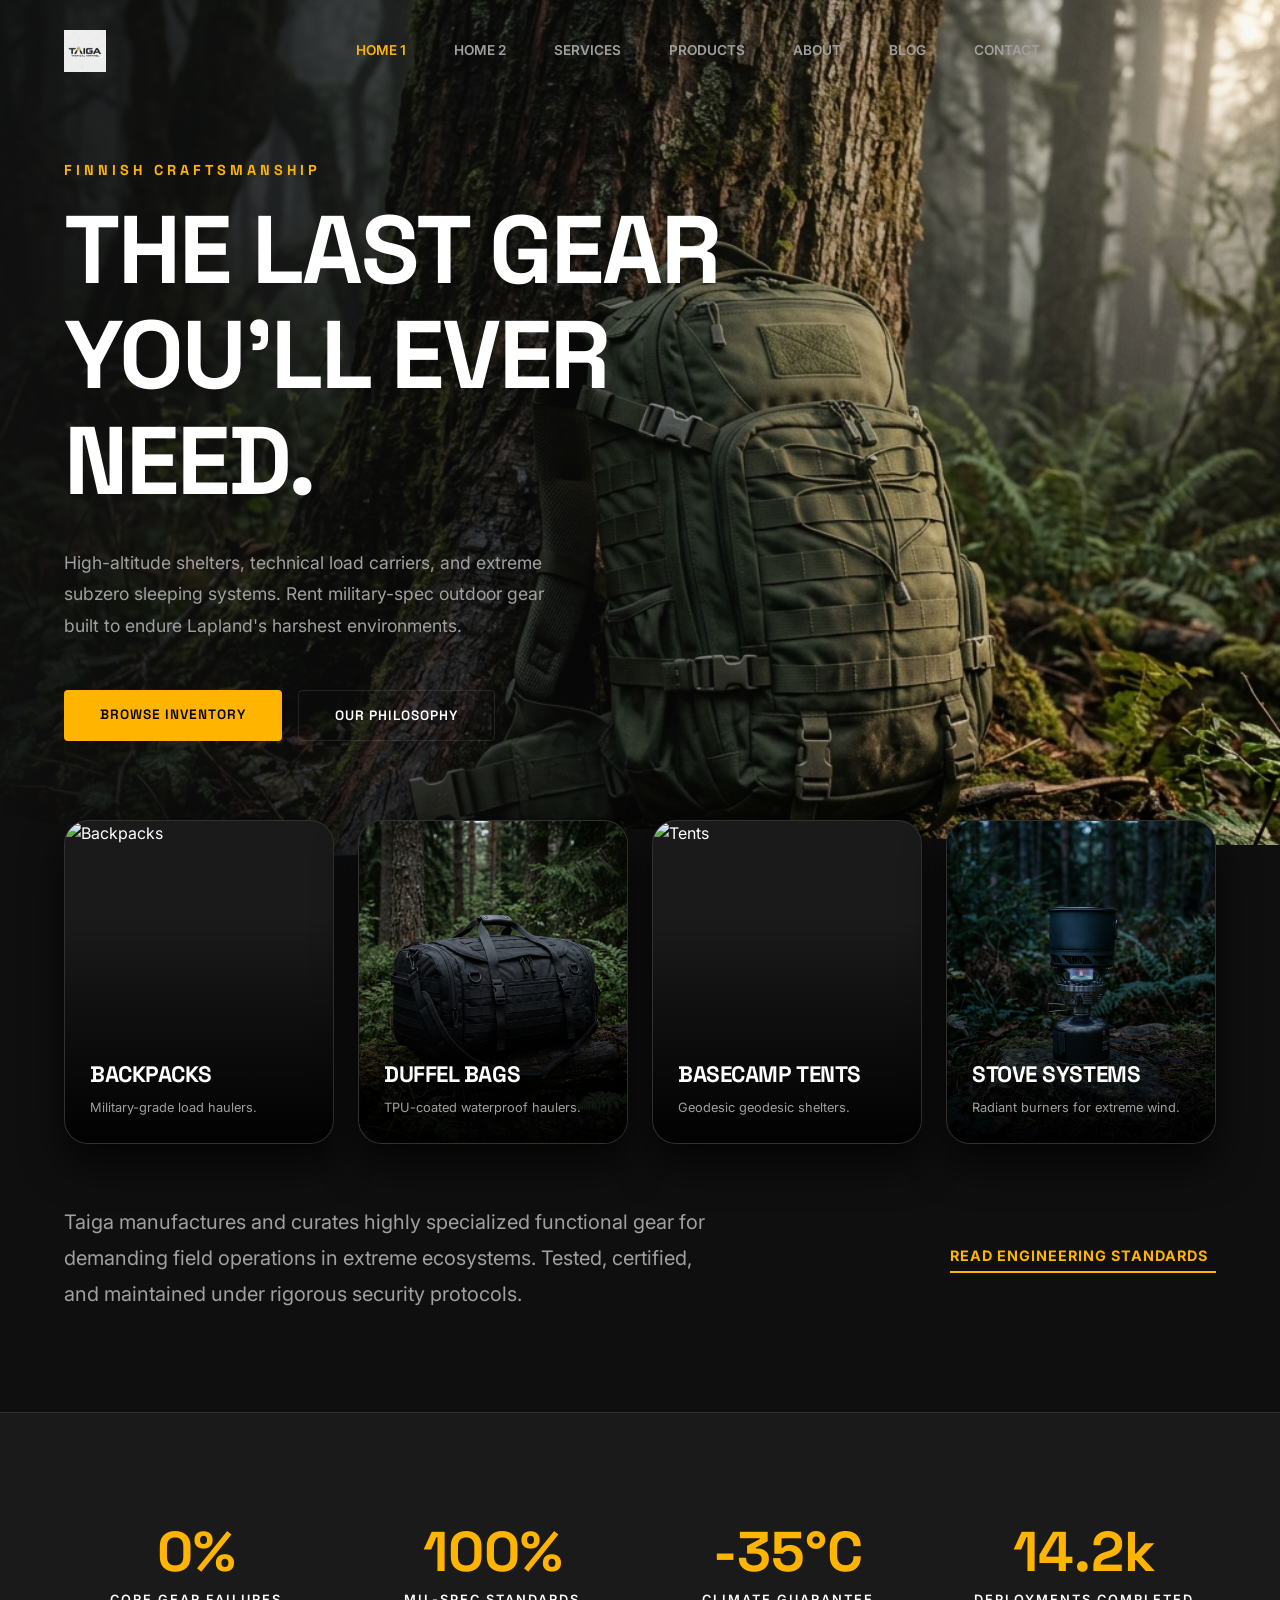
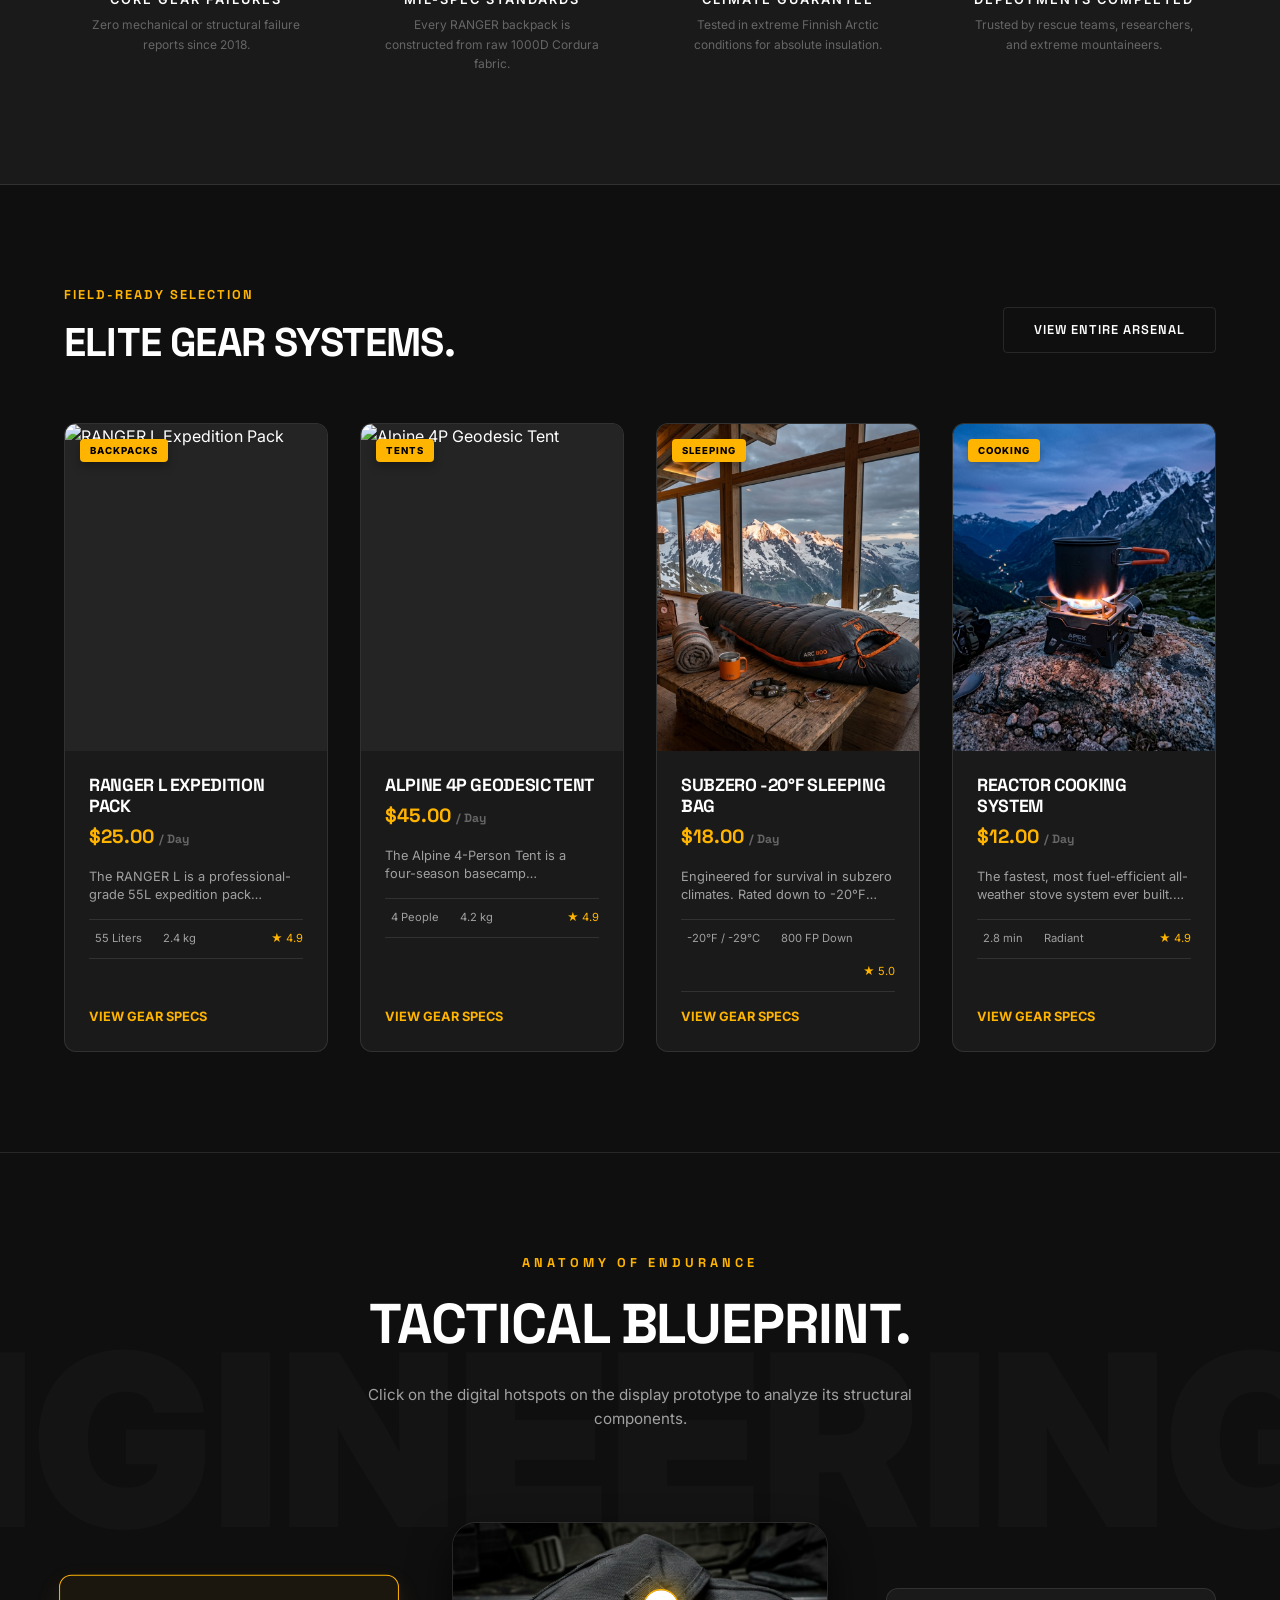
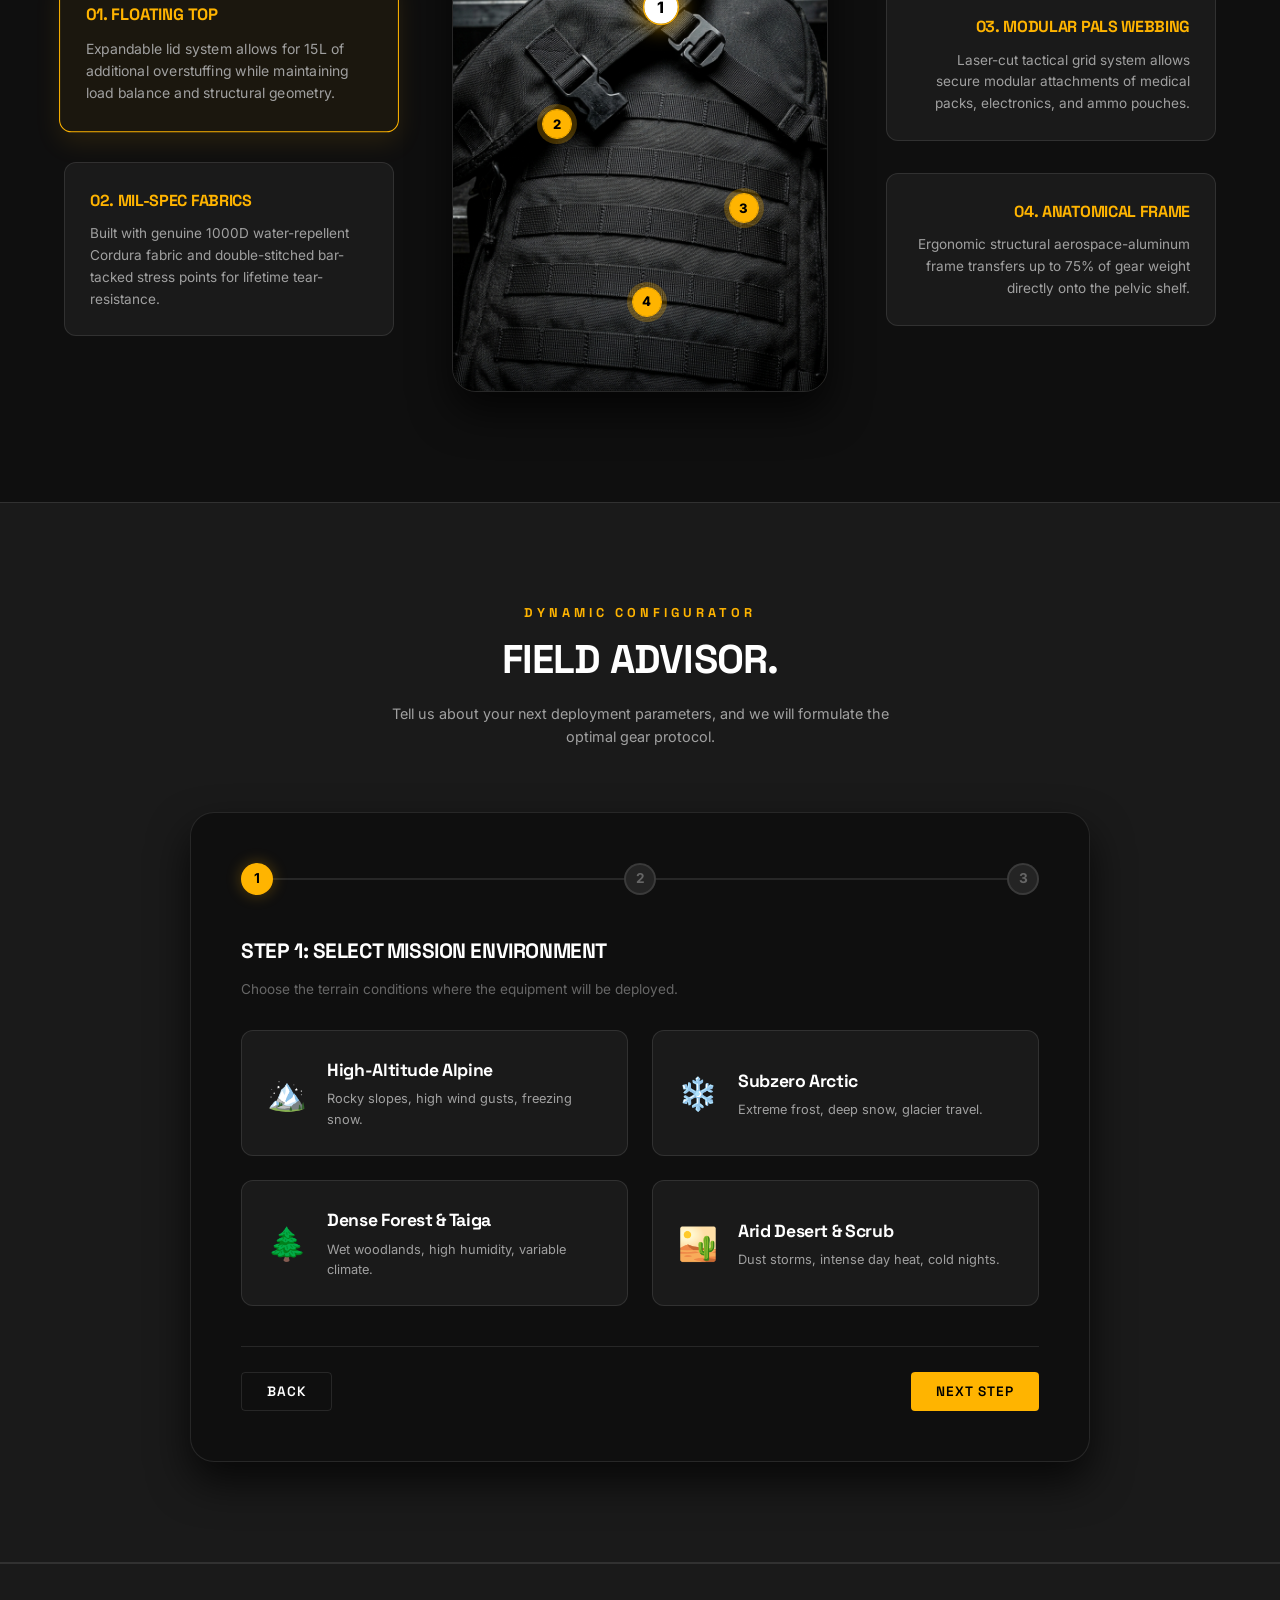
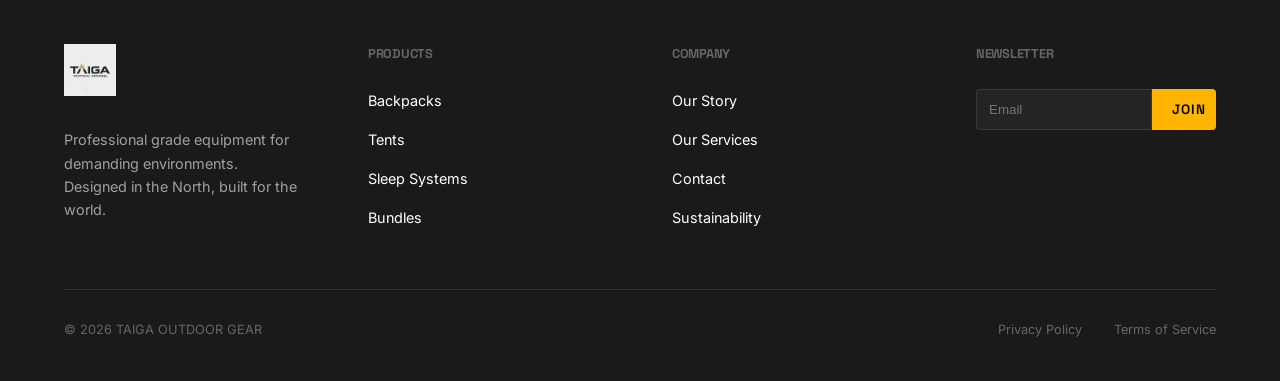
==== commit 22b591f5: "first commit" ====
--- a/index.html
+++ b/index.html
@@ -231,6 +231,7 @@
             padding: 10px 0;
             border-top: 1px solid var(--border-color);
             border-bottom: 1px solid var(--border-color);
+            flex-wrap: wrap;
         }
 
         .lineup-specs span {
--- a/css/style.css
+++ b/css/style.css
@@ -42,12 +42,17 @@
     box-sizing: border-box;
 }
 
+html, body {
+    overflow-x: hidden;
+    width: 100%;
+    max-width: 100vw;
+}
+
 body {
     font-family: 'Inter', sans-serif;
     background-color: var(--bg-primary);
     color: var(--text-primary);
     line-height: 1.6;
-    overflow-x: hidden;
     transition: background-color 0.5s ease, color 0.5s ease;
 }
 
@@ -221,10 +226,11 @@
 }
 
 .hero-content h1 {
-    font-size: clamp(3rem, 10vw, 6rem);
-    line-height: 0.9;
+    font-size: clamp(2.5rem, 8vw, 6rem);
+    line-height: 1.1;
     margin-bottom: 2rem;
     color: white;
+    word-wrap: break-word;
 }
 
 .wavy-separator {
@@ -288,8 +294,9 @@
         padding-top: 60px;
     }
     .page-banner h1 { 
-        font-size: 2.5rem; 
+        font-size: clamp(2rem, 8vw, 2.5rem); 
         text-shadow: 0 4px 15px rgba(0,0,0,0.5);
+        word-wrap: break-word;
     }
     .page-banner p {
         font-size: 0.9rem;
@@ -535,7 +542,7 @@
         background: var(--bg-primary);
         display: flex;
         flex-direction: column;
-        padding: 100px 40px;
+        padding: 80px 20px;
         transition: 0.6s cubic-bezier(0.16, 1, 0.3, 1);
         z-index: 1000;
         overflow-y: auto;
@@ -556,12 +563,12 @@
 
     .nav-links a {
         margin: 0;
-        font-size: 2.5rem;
+        font-size: clamp(1.5rem, 8vw, 2.5rem);
         font-weight: 700;
         font-family: 'Space Grotesk', sans-serif;
         color: var(--text-primary);
         border-bottom: 1px solid var(--border-color);
-        padding: 20px 0;
+        padding: 15px 0;
         display: flex;
         justify-content: space-between;
         align-items: center;
@@ -611,5 +618,23 @@
         order: -1; /* For structure */
     }
 
-    .hero-content h1 { font-size: 4rem; }
-}
+    .hero-content h1 { font-size: clamp(3rem, 8vw, 4rem); }
+}
+
+@media (max-width: 480px) {
+    .container { width: 92%; }
+    .hero-content h1 { font-size: 2.5rem !important; }
+    .page-banner h1 { font-size: 2rem !important; }
+    .catalog-grid, .product-lineup-grid {
+        grid-template-columns: 1fr;
+        gap: 1.5rem;
+    }
+    .product-info { padding: 15px; }
+    .product-info h3 { font-size: 1rem; white-space: normal; }
+    .btn { padding: 12px 20px; font-size: 0.75rem; }
+    .card { padding: 20px; }
+    .stats-grid { grid-template-columns: 1fr; }
+    .features-grid { grid-template-columns: 1fr; }
+    .main-header { padding: 15px 0; }
+    .wavy-separator svg { height: 60px; }
+}
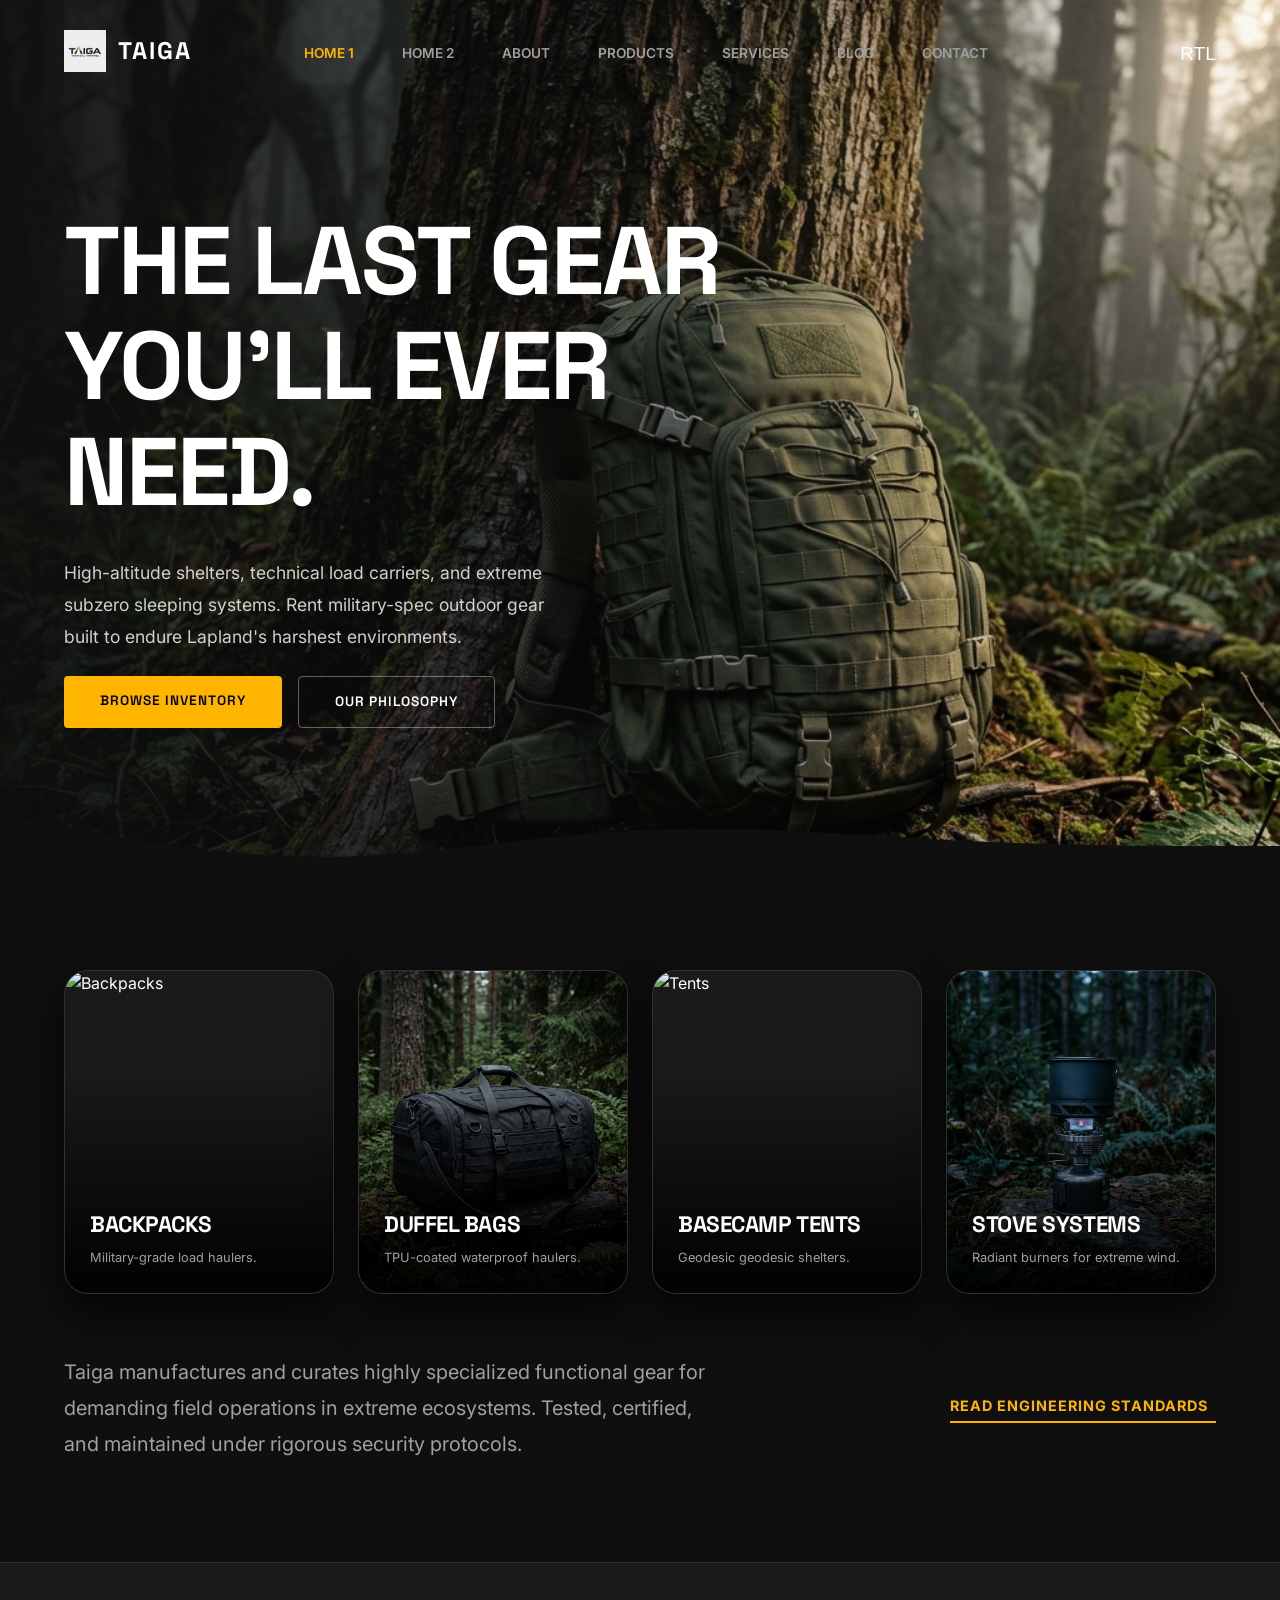
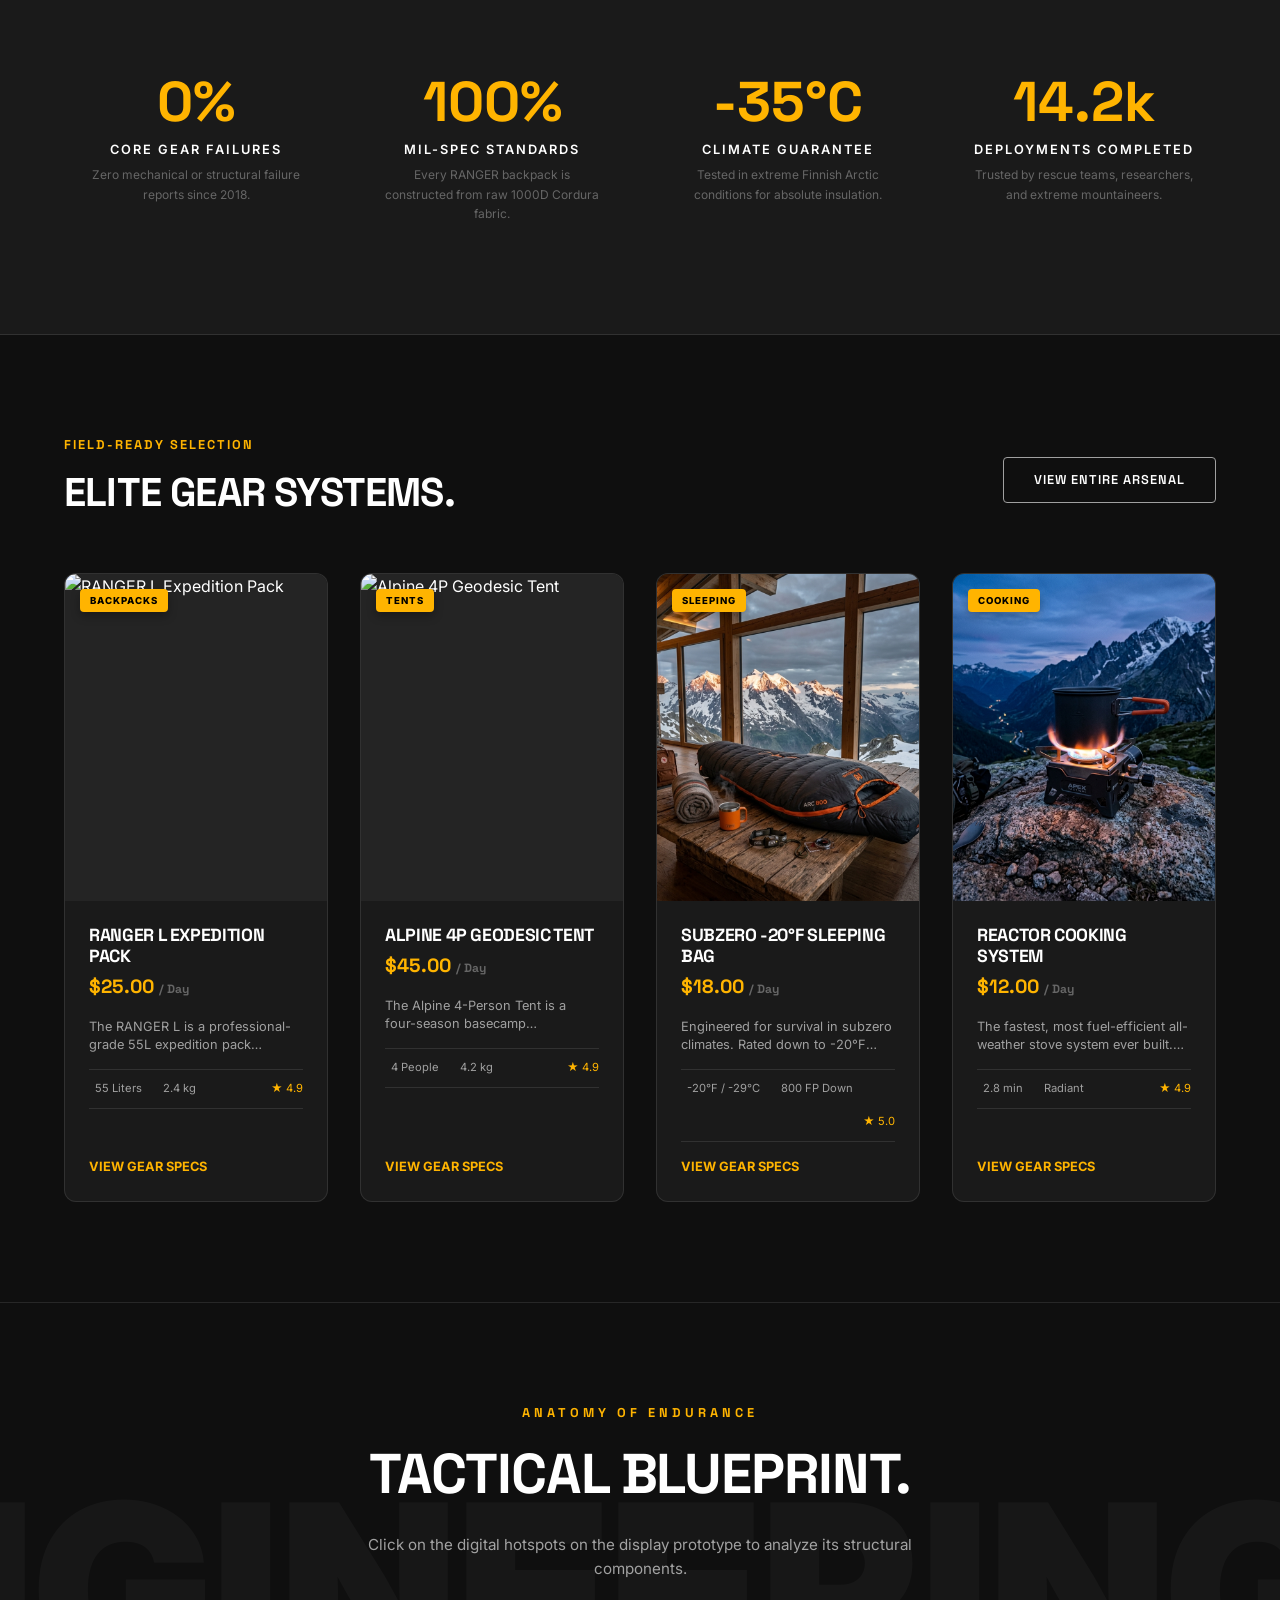
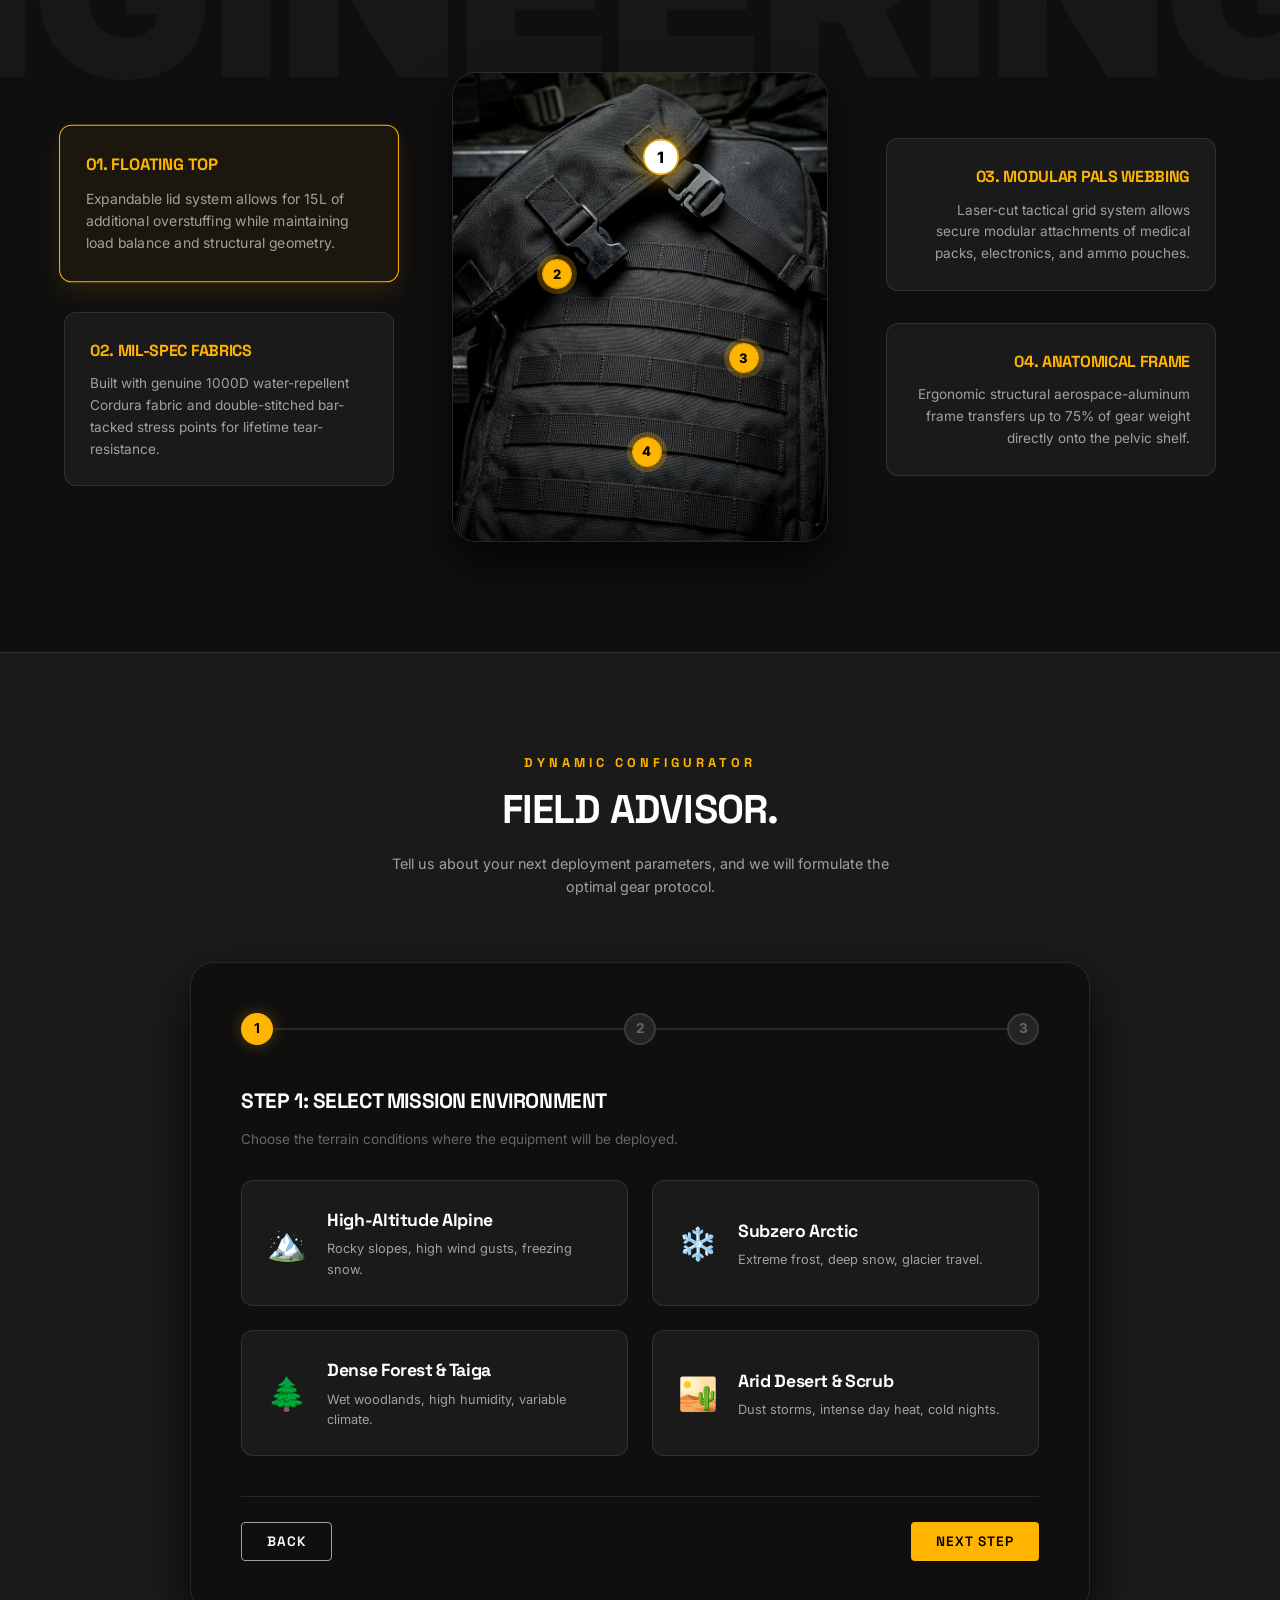
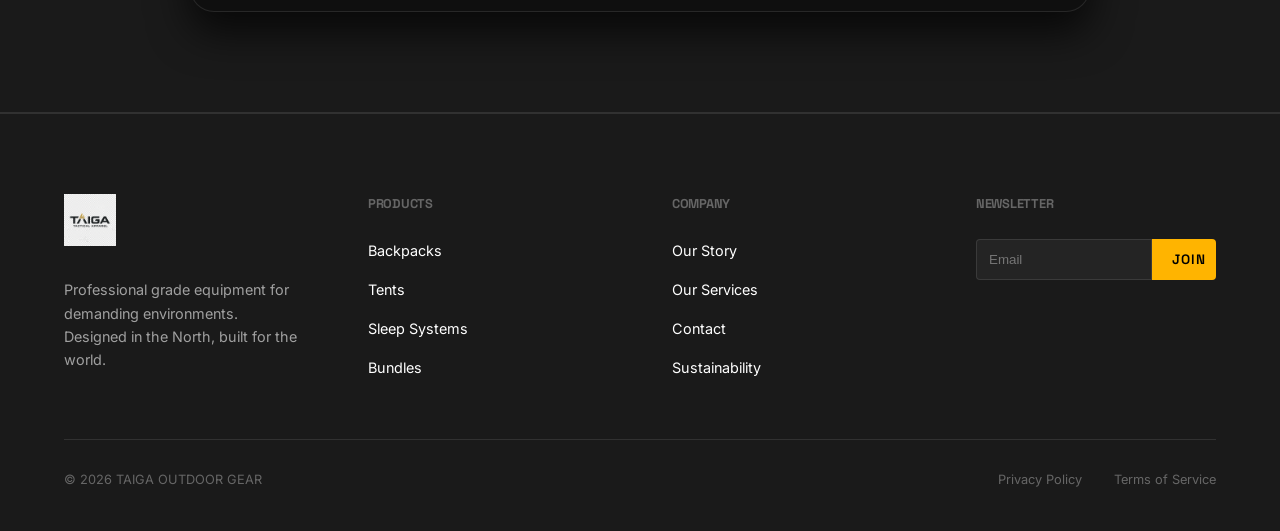
==== commit 58035050: "Final Commit" ====
--- a/index.html
+++ b/index.html
@@ -513,7 +513,7 @@
         .option-text h4 {
             font-size: 1.1rem;
             margin-bottom: 5px;
-            color: white;
+            color: var(--text-primary);
             text-transform: capitalize;
         }
 
@@ -641,14 +641,16 @@
                 <div class="hero-content">
                     <h4 class="font-heading"
                         style="color: var(--accent-gold); letter-spacing: 4px; margin-bottom: 1rem; font-size: 0.9rem;">
-                        Finnish Craftsmanship</h4>
+                        </h4>
+                        <br><br> <br>
+
                     <h1>The Last Gear <br>You'll Ever Need.</h1>
                     <p
-                        style="color: var(--text-secondary); margin-top: 1.5rem; max-width: 500px; font-size: 1.1rem; line-height: 1.8;">
+                        style="color: rgba(255,255,255,0.8); margin-top: 1.5rem; max-width: 500px; font-size: 1.1rem; line-height: 1.8;">
                         High-altitude shelters, technical load carriers, and extreme subzero sleeping systems. Rent
                         military-spec outdoor gear built to endure Lapland's harshest environments.
                     </p>
-                    <div class="flex gap-1" style="margin-top: 3rem;">
+                    <div class="flex gap-1" style="margin-top: 1.5rem; margin-bottom: 80px;">
                         <a href="products.html" class="btn btn-primary">Browse Inventory</a>
                         <a href="about.html" class="btn btn-outline">Our Philosophy</a>
                     </div>
@@ -665,7 +667,7 @@
         </section>
 
         <!-- Category Nav Overlay -->
-        <section class="container" style="margin-bottom: 100px;">
+        <section class="container" style="margin-bottom: 100px; margin-top: 150px;">
             <div class="category-nav">
                 <div class="category-item" onclick="location.href='products.html?category=backpacks'">
                     <img src="https://images.unsplash.com/photo-1551632811-561732d1e306?auto=format&fit=crop&q=80&w=600"
@@ -767,7 +769,7 @@
         <!-- Interactive Hotspot Breakdown Section -->
         <section class="section features-section">
             <div
-                style="position: absolute; top: 10%; right: -5%; font-size: 15rem; font-weight: 900; opacity: 0.02; color: white; pointer-events: none; text-transform: uppercase; white-space: nowrap;">
+                style="position: absolute; top: 10%; right: -5%; font-size: 15rem; font-weight: 900; opacity: 0.03; color: var(--text-primary); pointer-events: none; text-transform: uppercase; white-space: nowrap;">
                 Engineering
             </div>
 
@@ -867,7 +869,7 @@
 
                     <!-- Step 1: Environment -->
                     <div class="advisor-step-content active" id="step-content-1">
-                        <h3 class="font-heading" style="font-size: 1.3rem; margin-bottom: 10px; color: white;">Step 1:
+                        <h3 class="font-heading" style="font-size: 1.3rem; margin-bottom: 10px; color: var(--text-primary);">Step 1:
                             Select Mission Environment</h3>
                         <p style="color: var(--text-muted); font-size: 0.85rem;">Choose the terrain conditions where the
                             equipment will be deployed.</p>
@@ -906,7 +908,7 @@
 
                     <!-- Step 2: Duration -->
                     <div class="advisor-step-content" id="step-content-2">
-                        <h3 class="font-heading" style="font-size: 1.3rem; margin-bottom: 10px; color: white;">Step 2:
+                        <h3 class="font-heading" style="font-size: 1.3rem; margin-bottom: 10px; color: var(--text-primary);">Step 2:
                             Define Deployment Duration</h3>
                         <p style="color: var(--text-muted); font-size: 0.85rem;">Choose the length of your stay in the
                             wilderness.</p>
@@ -938,7 +940,7 @@
 
                     <!-- Step 3: Recommendation -->
                     <div class="advisor-step-content" id="step-content-3">
-                        <h3 class="font-heading" style="font-size: 1.3rem; margin-bottom: 10px; color: white;">Step 3:
+                        <h3 class="font-heading" style="font-size: 1.3rem; margin-bottom: 10px; color: var(--text-primary);">Step 3:
                             Recommended Configuration</h3>
                         <p style="color: var(--text-muted); font-size: 0.85rem;">Our tactical algorithm recommends the
                             following gear setup:</p>
@@ -964,7 +966,7 @@
     <script src="js/main.js"></script>
     <script>
         // Hotspot interaction code
-        function highlightSpec(index) {
+        function highlightSpec(index, shouldScroll = true) {
             // Remove active classes
             document.querySelectorAll('.hotspot').forEach(h => h.classList.remove('active'));
             document.querySelectorAll('.spec-card').forEach(s => s.classList.remove('highlighted'));
@@ -975,14 +977,14 @@
             card.classList.add('highlighted');
 
             // Smooth scroll to card on mobile
-            if (window.innerWidth <= 1024) {
+            if (shouldScroll && window.innerWidth <= 1024) {
                 card.scrollIntoView({ behavior: 'smooth', block: 'center' });
             }
         }
 
         // Initially highlight the first spec card
         document.addEventListener('DOMContentLoaded', () => {
-            highlightSpec(1);
+            highlightSpec(1, false);
             renderFeaturedProducts();
         });
 
@@ -1148,7 +1150,7 @@
                     <img class="result-img" src="${primaryGear.mainImage}" alt="${primaryGear.name}">
                     <div class="result-info">
                         <span class="product-tag">${primaryGear.category}</span>
-                        <h3 class="font-heading" style="font-size: 1.25rem; color: white; margin: 5px 0;">${primaryGear.name}</h3>
+                        <h3 class="font-heading" style="font-size: 1.25rem; color: var(--text-primary); margin: 5px 0;">${primaryGear.name}</h3>
                         <div style="color: var(--accent-gold); font-weight: 700; font-size: 1.1rem; margin-bottom: 10px;">
                             $${primaryGear.dailyRate.toFixed(2)} / Day
                         </div>
@@ -1160,7 +1162,7 @@
                     <img class="result-img" src="${secondaryGear.mainImage}" alt="${secondaryGear.name}">
                     <div class="result-info">
                         <span class="product-tag">${secondaryGear.category}</span>
-                        <h3 class="font-heading" style="font-size: 1.25rem; color: white; margin: 5px 0;">${secondaryGear.name}</h3>
+                        <h3 class="font-heading" style="font-size: 1.25rem; color: var(--text-primary); margin: 5px 0;">${secondaryGear.name}</h3>
                         <div style="color: var(--accent-gold); font-weight: 700; font-size: 1.1rem; margin-bottom: 10px;">
                             $${secondaryGear.dailyRate.toFixed(2)} / Day
                         </div>
@@ -1176,4 +1178,4 @@
     </script>
 </body>
 
-</html>+</html>
--- a/css/style.css
+++ b/css/style.css
@@ -30,7 +30,9 @@
     --bg-tertiary: #E9ECEF;
     --text-primary: #121212;
     --text-secondary: #4A4A4A;
-    --text-muted: #888888;
+    --text-muted: #666666;
+    --accent-gold: #996600;
+    --accent-gold-dark: #805500;
     --border-color: rgba(0, 0, 0, 0.1);
     --shadow-sm: 0 4px 12px rgba(0, 0, 0, 0.05);
     --shadow-lg: 0 20px 40px rgba(0, 0, 0, 0.1);
@@ -88,6 +90,7 @@
 .flex { display: flex; }
 .grid { display: grid; }
 .items-center { align-items: center; }
+.justify-center { justify-content: center; }
 .justify-between { justify-content: space-between; }
 .gap-1 { gap: 1rem; }
 .gap-2 { gap: 2rem; }
@@ -140,13 +143,34 @@
 
 .btn-outline {
     background: transparent;
-    border: 1px solid var(--border-color);
+    border: 1px solid var(--text-secondary);
     color: var(--text-primary);
 }
 
 .btn-outline:hover {
     background: var(--text-primary);
     color: var(--bg-primary);
+    border-color: var(--text-primary);
+}
+
+.hero .btn-primary {
+    background-color: #FFB400;
+    color: #000;
+}
+
+.hero .btn-primary:hover {
+    background-color: #E6A200;
+}
+
+.hero .btn-outline {
+    color: #fff;
+    border-color: rgba(255,255,255,0.35);
+}
+
+.hero .btn-outline:hover {
+    background: #fff;
+    color: #000;
+    border-color: #fff;
 }
 
 /* --- Components --- */
@@ -159,6 +183,11 @@
     z-index: 1000;
     padding: 30px 0;
     transition: var(--transition);
+}
+
+[data-theme="light"] .main-header {
+    background: var(--bg-primary);
+    border-bottom: 1px solid rgba(0, 0, 0, 0.05);
 }
 
 .main-header.scrolled {
@@ -169,10 +198,17 @@
 }
 
 .nav-logo {
+    display: flex;
+    align-items: center;
+    gap: 12px;
     font-family: 'Space Grotesk', sans-serif;
     font-weight: 700;
     font-size: 1.5rem;
     letter-spacing: 2px;
+    text-decoration: none;
+    color: var(--text-primary);
+    margin-right: 20px;
+    margin-bottom: 5px;
 }
 
 .nav-links {
@@ -223,6 +259,7 @@
     position: relative;
     z-index: 2;
     max-width: 700px;
+    margin-top: 40px;
 }
 
 .hero-content h1 {
@@ -235,7 +272,7 @@
 
 .wavy-separator {
     position: absolute;
-    bottom: -1px;
+    bottom: -2px;
     left: 0;
     width: 100%;
     line-height: 0;
@@ -486,6 +523,18 @@
     margin-left: 2rem;
     display: flex;
     align-items: center;
+}
+
+.dir-toggle {
+    cursor: pointer;
+    background: none;
+    border: none;
+    color: var(--text-primary);
+    font-size: 1.2rem;
+    margin-left: 1rem;
+    display: flex;
+    align-items: center;
+    order: 11;
 }
 
 /* --- Responsive & Mobile Menu --- */
@@ -618,6 +667,10 @@
         order: -1; /* For structure */
     }
 
+    .dir-toggle {
+        left: 85px;
+    }
+
     .hero-content h1 { font-size: clamp(3rem, 8vw, 4rem); }
 }
 
@@ -638,3 +691,127 @@
     .main-header { padding: 15px 0; }
     .wavy-separator svg { height: 60px; }
 }
+
+/* --- RTL Direction --- */
+
+@media (min-width: 769px) {
+    [dir="rtl"] .nav-links {
+        flex-direction: row;
+    }
+
+    [dir="rtl"] .nav-links a {
+        margin-left: 0;
+        margin-right: 3rem;
+    }
+
+    [dir="rtl"] .theme-toggle {
+        margin-left: 0;
+        margin-right: 2rem;
+    }
+
+    [dir="rtl"] .dir-toggle {
+        margin-right: 1rem;
+        order: 11;
+    }
+}
+
+[dir="rtl"] .nav-logo {
+    flex-direction: row;
+}
+
+[dir="rtl"] .nav-logo span {
+    margin-left: 0;
+    margin-right: 0.5rem;
+}
+
+[dir="rtl"] .hero-content,
+[dir="rtl"] .page-banner-content,
+[dir="rtl"] .services-hero-content,
+[dir="rtl"] .hero-profession-content {
+    text-align: right;
+}
+
+[dir="rtl"] .featured-grid,
+[dir="rtl"] .product-grid {
+    direction: rtl;
+}
+
+[dir="rtl"] .contact-grid {
+    direction: rtl;
+}
+
+[dir="rtl"] .stats-grid {
+    direction: rtl;
+}
+
+[dir="rtl"] .tactical-module-grid {
+    direction: rtl;
+}
+
+[dir="rtl"] .mobile-menu-btn {
+    right: auto;
+    left: 20px;
+}
+
+[dir="rtl"] .hamburger-line:nth-child(2) {
+    margin: 6px auto 0 0;
+}
+
+@media (max-width: 768px) {
+    [dir="rtl"] .mobile-only-toggle {
+        left: auto;
+        right: 40px;
+    }
+
+    [dir="rtl"] .dir-toggle {
+        right: 85px;
+        left: auto;
+    }
+
+    [dir="rtl"] .nav-links a {
+        margin-right: 0;
+    }
+
+    [dir="rtl"] .nav-links::before {
+        right: auto;
+        left: -5%;
+    }
+}
+
+[dir="rtl"] .category-grid {
+    direction: rtl;
+}
+
+[dir="rtl"] .process-steps {
+    direction: rtl;
+}
+
+[dir="rtl"] .protocol-pipeline {
+    direction: rtl;
+}
+
+[dir="rtl"] .sidebar {
+    text-align: right;
+}
+
+[dir="rtl"] .blog-list {
+    direction: rtl;
+}
+
+[dir="rtl"] .form-group input,
+[dir="rtl"] .form-group textarea,
+[dir="rtl"] .form-group select {
+    text-align: right;
+}
+
+[dir="rtl"] .footer-content {
+    direction: rtl;
+}
+
+[dir="rtl"] .footer-links {
+    text-align: right;
+}
+
+[dir="rtl"] .footer-bottom {
+    direction: rtl;
+}
